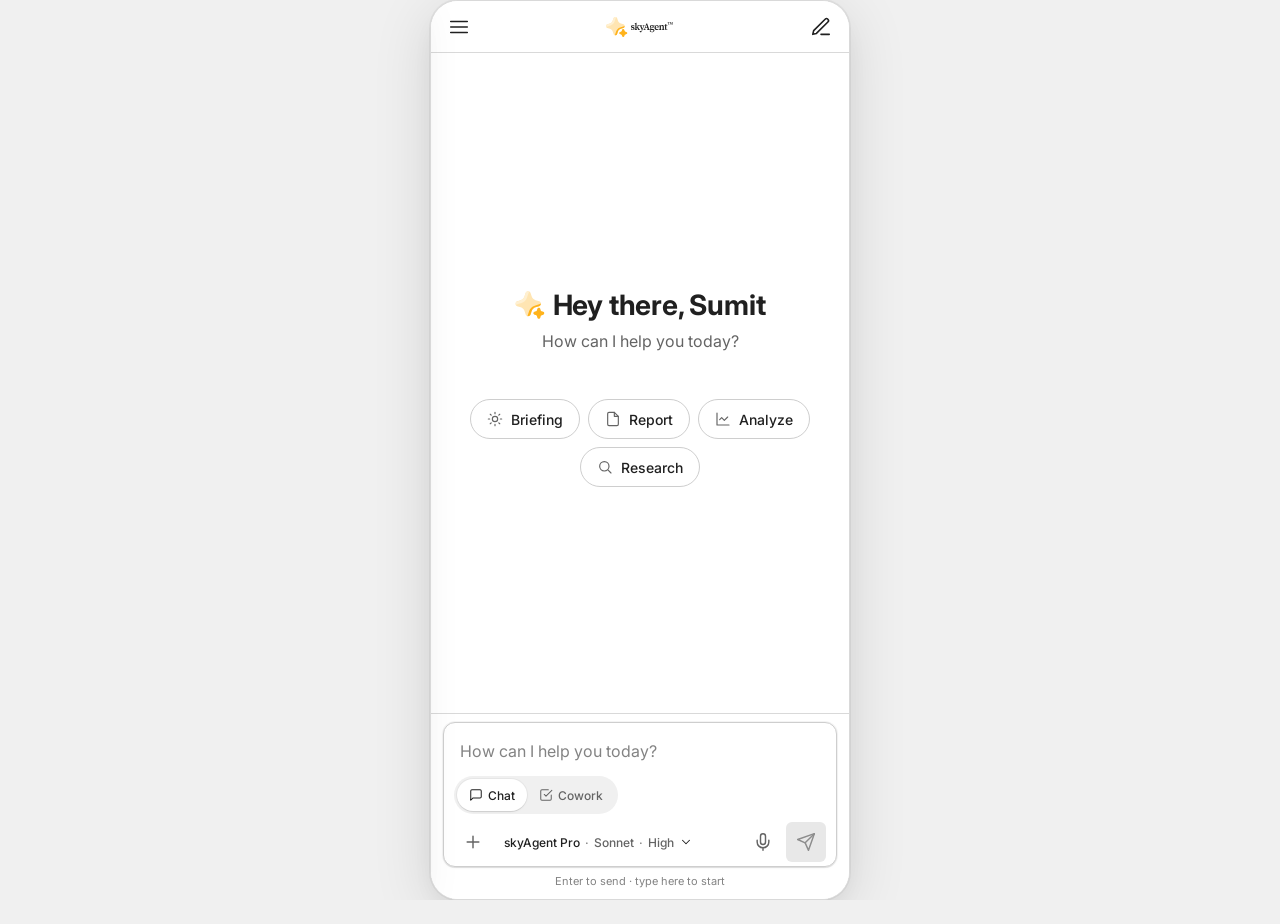
==== mobile.html @ ee2355ef "Add standalone mobile Workspace (mobile.html) Native-app-style phone build of the skyAgent Workspace" ====
<!DOCTYPE html>
<html lang="en" data-theme="light">
<head>
  <meta charset="UTF-8" />
  <meta name="viewport" content="width=device-width, initial-scale=1, viewport-fit=cover" />
  <meta name="theme-color" content="#ffffff" />
  <title>skyAgent — Mobile</title>
  <link rel="preconnect" href="https://fonts.googleapis.com" />
  <link rel="preconnect" href="https://fonts.gstatic.com" crossorigin />
  <link href="https://fonts.googleapis.com/css2?family=Inter:wght@300;400;500;600;700&display=swap" rel="stylesheet" />
  <link rel="stylesheet" href="tokens.css" />
  <style>
    /* ============================================================
       skyAgent — MOBILE (Claude-app-style, Skypoint Radix DS)
       Standalone phone build. Patterns translated for touch:
       rail -> slide-in drawer; popovers -> bottom sheets;
       composer pinned above the fold with safe-area insets.
       ============================================================ */
    * { box-sizing: border-box; }
    html, body { margin: 0; padding: 0; height: 100%; overflow: hidden; }
    body {
      font-family: var(--font-base);
      font-size: var(--fs-2); line-height: var(--lh-2);
      color: var(--fg-high);
      background: var(--color-surface);
      -webkit-font-smoothing: antialiased;
      -webkit-tap-highlight-color: transparent;
      overscroll-behavior-y: none;
    }
    button { font-family: inherit; cursor: pointer; }
    :focus-visible { outline: 2px solid var(--focus-ring); outline-offset: 2px; border-radius: var(--radius-2); }
    @media (prefers-reduced-motion: reduce) { * { transition: none !important; animation: none !important; } }

    /* ---- App shell: phone-framed on desktop, full-bleed on real phones ---- */
    .device {
      position: relative;
      width: 100%; max-width: 420px; margin: 0 auto;
      height: 100dvh; min-height: 100dvh;
      display: flex; flex-direction: column;
      background: var(--color-surface);
      overflow: clip;
    }
    @media (min-width: 480px) {
      body { background: var(--gray-3); display: flex; align-items: center; justify-content: center; padding: var(--space-5) 0; }
      .device { height: min(880px, calc(100dvh - 48px)); border-radius: 28px; box-shadow: var(--shadow-5); border: 1px solid var(--border-subtle); }
    }

    /* ============ TOP APP BAR ============ */
    .m-appbar {
      flex: 0 0 auto;
      display: flex; align-items: center; gap: var(--space-1);
      height: 52px; padding: 0 var(--space-2);
      padding-top: env(safe-area-inset-top);
      height: calc(52px + env(safe-area-inset-top));
      border-bottom: 1px solid var(--border-subtle);
      background: var(--color-surface);
      z-index: 30;
    }
    .m-iconbtn {
      display: inline-flex; align-items: center; justify-content: center;
      width: 40px; height: 40px; border: 0; border-radius: var(--radius-3);
      background: transparent; color: var(--fg-high);
    }
    .m-iconbtn:active { background: var(--gray-3); }
    .m-iconbtn svg { width: 22px; height: 22px; }
    .m-appbar-title { flex: 1; display: flex; align-items: center; justify-content: center; }
    .m-appbar-title .sa-logo { height: 22px; width: auto; color: var(--fg-high); display: block; }

    /* ============ DRAWER (rail -> slide-in) ============ */
    .m-scrim {
      position: absolute; inset: 0; z-index: 40;
      background: var(--color-overlay);
      opacity: 0; visibility: hidden; transition: opacity .22s ease, visibility .22s ease;
    }
    .m-scrim.is-open { opacity: 1; visibility: visible; }
    .m-drawer {
      position: absolute; top: 0; left: 0; bottom: 0; z-index: 50;
      width: 86%; max-width: 340px;
      background: var(--color-surface);
      border-right: 1px solid var(--border-subtle);
      box-shadow: var(--shadow-4);
      transform: translateX(-102%); transition: transform .24s cubic-bezier(.4,0,.2,1);
      display: flex; flex-direction: column;
      padding-top: env(safe-area-inset-top);
    }
    .m-drawer.is-open { transform: translateX(0); }
    .m-drawer-head {
      display: flex; align-items: center; justify-content: space-between;
      padding: var(--space-3) var(--space-4) var(--space-2);
    }
    .m-drawer-head .sa-logo { height: 26px; width: auto; color: var(--fg-high); }
    .m-drawer-body { flex: 1; overflow-y: auto; padding: var(--space-2) var(--space-3) var(--space-4); }
    .m-newchat {
      display: flex; align-items: center; justify-content: center; gap: var(--space-2);
      width: 100%; height: 46px; margin: var(--space-1) 0 var(--space-3);
      border: 0; border-radius: var(--radius-4);
      background: var(--accent-9); color: var(--accent-contrast);
      font-size: var(--fs-2); font-weight: var(--weight-medium);
    }
    .m-newchat:active { background: var(--accent-10); }
    .m-newchat svg { width: 18px; height: 18px; }

    .m-navlink {
      display: flex; align-items: center; gap: var(--space-3);
      width: 100%; min-height: 44px; padding: var(--space-2) var(--space-3);
      border: 0; background: transparent; text-align: left;
      color: var(--fg-high); font-size: var(--fs-2); border-radius: var(--radius-3);
    }
    .m-navlink:active { background: var(--gray-3); }
    .m-navlink svg { width: 20px; height: 20px; color: var(--fg-low); flex: none; }

    .m-search {
      position: relative; margin: var(--space-3) 0 var(--space-2);
    }
    .m-search svg { position: absolute; left: 12px; top: 50%; transform: translateY(-50%); width: 16px; height: 16px; color: var(--fg-subtle); }
    .m-search input {
      width: 100%; height: 42px; padding: 0 var(--space-3) 0 36px;
      border: 1px solid var(--border-ui); border-radius: var(--radius-3);
      background: var(--color-surface); color: var(--fg-high);
      font-family: inherit; font-size: var(--fs-2);
    }
    .m-search input::placeholder { color: var(--fg-subtle); }
    .m-search input:focus { outline: none; border-color: var(--border-strong); }

    .m-group-label {
      font-size: var(--fs-1); color: var(--fg-subtle);
      padding: var(--space-3) var(--space-3) var(--space-1);
      text-transform: none; letter-spacing: .01em;
    }
    .m-recent {
      display: flex; align-items: center; gap: var(--space-2);
      width: 100%; min-height: 42px; padding: var(--space-2) var(--space-3);
      border: 0; background: transparent; text-align: left;
      color: var(--fg-high); font-size: var(--fs-2); border-radius: var(--radius-3);
    }
    .m-recent:active { background: var(--gray-3); }
    .m-recent.is-active { background: var(--row-accent); }
    .m-recent .cr-dot { width: 7px; height: 7px; border-radius: var(--radius-full); background: var(--gray-7); flex: none; }
    .m-recent .cr-dot.is-live { background: var(--accent-9); }
    .m-recent .cr-dot.is-done { background: var(--green-9); }
    .m-recent .cr-title { flex: 1; white-space: nowrap; overflow: hidden; text-overflow: ellipsis; }
    .m-showmore { display: block; width: 100%; text-align: left; padding: var(--space-2) var(--space-3); border: 0; background: transparent; color: var(--fg-low); font-size: var(--fs-1); }
    .m-noresult { display: none; padding: var(--space-4) var(--space-3); color: var(--fg-subtle); font-size: var(--fs-2); }

    .m-drawer-foot {
      flex: 0 0 auto; display: flex; align-items: center; gap: var(--space-2);
      padding: var(--space-3) var(--space-4);
      padding-bottom: calc(var(--space-3) + env(safe-area-inset-bottom));
      border-top: 1px solid var(--border-subtle);
    }
    .m-avatar { width: 34px; height: 34px; border-radius: var(--radius-full); background: var(--accent-9); color: var(--accent-contrast); display: flex; align-items: center; justify-content: center; font-size: var(--fs-1); font-weight: var(--weight-semibold); flex: none; }
    .m-foot-meta { flex: 1; min-width: 0; }
    .m-foot-name { display: block; font-size: var(--fs-2); font-weight: var(--weight-medium); white-space: nowrap; overflow: hidden; text-overflow: ellipsis; }
    .m-foot-plan { display: block; font-size: var(--fs-1); color: var(--fg-low); }

    /* ============ MAIN / CONTENT ============ */
    .m-main { flex: 1; position: relative; display: flex; flex-direction: column; min-height: 0; }
    .m-scroll { flex: 1; overflow-y: auto; -webkit-overflow-scrolling: touch; }

    /* ---- HOME (empty state) ---- */
    .m-home { display: flex; flex-direction: column; min-height: 100%; justify-content: center; padding: var(--space-5) var(--space-4) var(--space-4); }
    .m-home.is-hidden { display: none; }
    .home-greet { display: flex; align-items: center; gap: var(--space-2); justify-content: center; text-align: center; }
    .home-spark { width: 30px; height: 30px; flex: none; }
    .home-title { font-size: var(--fs-7); line-height: var(--lh-7); letter-spacing: var(--ls-7); font-weight: var(--weight-bold); color: var(--fg-high); }
    .home-sub { text-align: center; color: var(--fg-low); font-size: var(--fs-3); margin-top: var(--space-2); }

    /* suggestion pills (chat) */
    .home-pills { display: flex; flex-wrap: wrap; gap: var(--space-2); justify-content: center; margin-top: var(--space-6); }
    .home-pills.is-hidden { display: none; }
    .m-pill {
      display: inline-flex; align-items: center; gap: var(--space-2);
      min-height: 40px; padding: 0 var(--space-4);
      border: 1px solid var(--border-ui); border-radius: var(--radius-full);
      background: var(--color-surface); color: var(--fg-high);
      font-size: var(--fs-2); font-weight: var(--weight-medium);
    }
    .m-pill:active { background: var(--gray-3); }
    .m-pill svg { width: 16px; height: 16px; color: var(--fg-low); }

    /* cowork task cards */
    .cowork-suggest { display: none; flex-direction: column; gap: var(--space-2); margin-top: var(--space-6); }
    .cowork-suggest.is-shown { display: flex; }
    .task-card {
      display: flex; align-items: flex-start; gap: var(--space-3);
      width: 100%; text-align: left; padding: var(--space-3) var(--space-4);
      border: 1px solid var(--border-subtle); border-radius: var(--radius-4);
      background: var(--color-surface); color: var(--fg-high);
    }
    .task-card:active { background: var(--gray-2); border-color: var(--border-ui); }
    .task-card .tc-ic { width: 34px; height: 34px; border-radius: var(--radius-3); background: var(--accent-2); color: var(--accent-11); display: flex; align-items: center; justify-content: center; flex: none; }
    .task-card .tc-ic svg { width: 18px; height: 18px; }
    .task-card > span:last-child { display: flex; flex-direction: column; min-width: 0; }
    .task-card .tc-t { display: block; font-size: var(--fs-2); font-weight: var(--weight-medium); }
    .task-card .tc-d { display: block; font-size: var(--fs-1); color: var(--fg-low); margin-top: 2px; }

    /* ---- THREAD (conversation) ---- */
    .m-thread { display: none; flex-direction: column; gap: var(--space-4); padding: var(--space-4) var(--space-4) var(--space-6); }
    .m-thread.is-shown { display: flex; }
    .user-turn { align-self: flex-end; max-width: 86%; background: var(--accent-2); border: 1px solid var(--accent-4); color: var(--fg-high); padding: var(--space-3) var(--space-4); border-radius: var(--radius-5); border-bottom-right-radius: var(--radius-2); font-size: var(--fs-3); line-height: var(--lh-3); }
    .agent-turn { display: flex; gap: var(--space-3); align-items: flex-start; max-width: 100%; }
    .agent-av { width: 28px; height: 28px; flex: none; }
    .agent-av svg { width: 28px; height: 28px; }
    .agent-body { flex: 1; min-width: 0; }
    .agent-body p { margin: 0 0 var(--space-3); font-size: var(--fs-3); line-height: var(--lh-3); }
    .agent-body p:last-child { margin-bottom: 0; }
    .agent-body h3 { font-size: var(--fs-4); line-height: var(--lh-4); margin: var(--space-3) 0 var(--space-2); font-weight: var(--weight-semibold); }
    .agent-body strong { font-weight: var(--weight-semibold); }
    .agent-meta { font-size: var(--fs-1); color: var(--fg-subtle); margin-bottom: var(--space-2); display: flex; align-items: center; gap: var(--space-2); }

    /* thinking + streaming caret */
    .m-thinking { display: inline-flex; align-items: center; gap: var(--space-2); color: var(--fg-low); font-size: var(--fs-2); }
    .m-dots { display: inline-flex; gap: 3px; }
    .m-dots i { width: 5px; height: 5px; border-radius: 50%; background: var(--gray-8); animation: mdot 1.1s infinite ease-in-out; }
    .m-dots i:nth-child(2) { animation-delay: .15s; }
    .m-dots i:nth-child(3) { animation-delay: .3s; }
    @keyframes mdot { 0%,80%,100% { opacity: .3; transform: translateY(0); } 40% { opacity: 1; transform: translateY(-2px); } }
    .caret::after { content: "▍"; color: var(--accent-9); margin-left: 1px; animation: blink 1s steps(1) infinite; }
    @keyframes blink { 50% { opacity: 0; } }

    /* feedback row */
    .fb-row { display: flex; align-items: center; gap: var(--space-1); margin-top: var(--space-3); }
    .fb-btn { display: inline-flex; align-items: center; justify-content: center; width: 34px; height: 34px; border: 0; border-radius: var(--radius-3); background: transparent; color: var(--fg-low); }
    .fb-btn:active { background: var(--gray-3); }
    .fb-btn svg { width: 16px; height: 16px; }
    .fb-btn.is-ok { color: var(--green-11); }
    .model-tag { margin-left: auto; font-size: var(--fs-1); color: var(--fg-subtle); }

    /* run (cowork) */
    .run-card { border: 1px solid var(--border-subtle); border-radius: var(--radius-4); overflow: hidden; }
    .run-head { display: flex; align-items: center; gap: var(--space-2); padding: var(--space-3) var(--space-4); border-bottom: 1px solid var(--border-subtle); }
    .run-head .agent-av svg { width: 22px; height: 22px; }
    .rh-title { flex: 1; font-size: var(--fs-2); font-weight: var(--weight-medium); white-space: nowrap; overflow: hidden; text-overflow: ellipsis; }
    .run-steps { padding: var(--space-2) var(--space-4) var(--space-3); display: flex; flex-direction: column; gap: 2px; }
    .run-step { display: flex; align-items: center; gap: var(--space-3); padding: var(--space-2) 0; font-size: var(--fs-2); color: var(--fg-low); }
    .run-step .rs-ic { width: 18px; height: 18px; flex: none; display: flex; align-items: center; justify-content: center; }
    .run-step .rs-ic svg { width: 16px; height: 16px; }
    .run-step.is-active { color: var(--fg-high); }
    .run-step.is-done { color: var(--fg-high); }
    .run-step.is-done .rs-ic { color: var(--green-9); }
    .spinner { width: 15px; height: 15px; border: 2px solid var(--gray-5); border-top-color: var(--accent-9); border-radius: 50%; animation: spin .7s linear infinite; }
    @keyframes spin { to { transform: rotate(360deg); } }
    .run-progress { height: 4px; background: var(--gray-4); border-radius: var(--radius-full); overflow: hidden; margin-top: var(--space-1); }
    .run-progress > i { display: block; height: 100%; width: 0; background: var(--accent-9); transition: width .4s ease; }
    .run-foot { display: flex; align-items: center; gap: var(--space-2); padding: var(--space-2) var(--space-4) var(--space-3); font-size: var(--fs-1); color: var(--fg-subtle); }

    /* result artifact card */
    .art-card { display: flex; align-items: center; gap: var(--space-3); margin-top: var(--space-3); padding: var(--space-3) var(--space-4); border: 1px solid var(--border-subtle); border-radius: var(--radius-4); background: var(--gray-1); }
    .art-card .ac-ic { width: 34px; height: 34px; border-radius: var(--radius-3); background: var(--accent-2); color: var(--accent-11); display: flex; align-items: center; justify-content: center; flex: none; }
    .art-card .ac-ic svg { width: 18px; height: 18px; }
    .art-card .ac-meta { flex: 1; min-width: 0; display: flex; flex-direction: column; }
    .art-card .ac-t { display: block; font-size: var(--fs-2); font-weight: var(--weight-medium); }
    .art-card .ac-s { display: block; font-size: var(--fs-1); color: var(--fg-low); }
    .art-open { border: 1px solid var(--border-ui); background: var(--color-surface); color: var(--fg-high); height: 34px; padding: 0 var(--space-3); border-radius: var(--radius-3); font-size: var(--fs-1); font-weight: var(--weight-medium); }

    /* ---- rich content (tables, badges) reused in agent turns ---- */
    .table-wrap { overflow-x: auto; margin: var(--space-2) 0 var(--space-3); border: 1px solid var(--border-subtle); border-radius: var(--radius-3); -webkit-overflow-scrolling: touch; }
    table.table { width: 100%; border-collapse: collapse; font-size: var(--fs-1); }
    table.table th, table.table td { text-align: left; padding: var(--space-2) var(--space-3); border-bottom: 1px solid var(--border-subtle); white-space: nowrap; }
    table.table thead th { background: var(--gray-2); color: var(--fg-low); font-weight: var(--weight-medium); }
    table.table tbody tr:last-child td { border-bottom: 0; }
    table.table td.cell-strong { font-weight: var(--weight-medium); color: var(--fg-high); white-space: normal; }
    .badge { display: inline-flex; align-items: center; padding: 2px var(--space-2); border-radius: var(--radius-full); font-size: 11px; font-weight: var(--weight-medium); line-height: 1.4; }
    .badge.is-danger { background: var(--danger-bg); color: var(--danger-text); }
    .badge.is-warning { background: var(--warning-bg); color: var(--warning-text); }
    .badge.is-success { background: var(--success-bg); color: var(--success-text); }

    /* ============ COMPOSER (sticky bottom) ============ */
    .m-composer {
      flex: 0 0 auto;
      border-top: 1px solid var(--border-subtle);
      background: var(--color-surface);
      padding: var(--space-2) var(--space-3);
      padding-bottom: calc(var(--space-2) + env(safe-area-inset-bottom));
    }
    .composer-box {
      border: 1px solid var(--border-ui); border-radius: var(--radius-5);
      background: var(--color-surface);
      box-shadow: var(--shadow-2);
      padding: var(--space-2) var(--space-2) var(--space-1);
    }
    .composer-box:focus-within { border-color: var(--border-strong); }
    .composer-input {
      width: 100%; border: 0; outline: none; resize: none;
      background: transparent; color: var(--fg-high);
      font-family: inherit; font-size: var(--fs-3); line-height: var(--lh-3);
      padding: var(--space-2) var(--space-2) var(--space-1);
      max-height: 140px; min-height: 24px;
    }
    .composer-input::placeholder { color: var(--fg-subtle); }
    .composer-top { display: flex; align-items: center; gap: var(--space-2); padding: var(--space-1) 2px; }
    .composer-actions { display: flex; align-items: center; gap: var(--space-1); padding: var(--space-1) 2px 0; }
    .ca-icon { display: inline-flex; align-items: center; justify-content: center; width: 38px; height: 38px; border: 0; border-radius: var(--radius-3); background: transparent; color: var(--fg-low); flex: none; }
    .ca-icon:active { background: var(--gray-3); }
    .ca-icon svg { width: 20px; height: 20px; }
    .ca-spacer { flex: 1; }

    /* mode toggle (segmented, neutral-active — one-pattern-per-role) */
    .composer-modes { display: inline-flex; background: var(--gray-3); border-radius: var(--radius-full); padding: 3px; }
    .cmode { display: inline-flex; align-items: center; gap: 5px; height: 32px; padding: 0 var(--space-3); border: 0; background: transparent; color: var(--fg-low); font-size: var(--fs-1); font-weight: var(--weight-medium); border-radius: var(--radius-full); }
    .cmode svg { width: 14px; height: 14px; }
    .cmode.is-active { background: var(--color-surface); color: var(--fg-high); box-shadow: var(--shadow-2); }

    /* model chip -> opens bottom sheet */
    .model-chip { display: inline-flex; align-items: center; gap: 5px; height: 34px; padding: 0 var(--space-2); border: 0; border-radius: var(--radius-3); background: transparent; color: var(--fg-high); font-size: var(--fs-1); font-weight: var(--weight-medium); flex: 0 1 auto; min-width: 0; }
    .model-chip:active { background: var(--gray-3); }
    .model-chip .mdl { white-space: nowrap; overflow: hidden; text-overflow: ellipsis; }
    .model-chip .mdl-model, .model-chip .eff { color: var(--fg-low); }
    .model-chip .mdl-model::before, .model-chip .eff::before { content: "·"; margin-right: 5px; color: var(--fg-subtle); }
    .model-chip svg { width: 14px; height: 14px; flex: none; }

    .btn-send { display: inline-flex; align-items: center; justify-content: center; width: 40px; height: 40px; border: 0; border-radius: var(--radius-3); background: var(--accent-9); color: var(--accent-contrast); flex: none; }
    .btn-send:disabled { background: var(--gray-4); color: var(--gray-9); }
    .btn-send:not(:disabled):active { background: var(--accent-10); }
    .btn-send svg { width: 20px; height: 20px; }
    .btn-stop { background: var(--gray-12); color: var(--gray-1); }

    /* cowork row (project + approval chips) */
    .composer-cowork { display: none; align-items: center; gap: var(--space-1); padding: var(--space-2) 2px 0; flex-wrap: wrap; }
    .composer-cowork.is-shown { display: flex; }
    .cw-chip { display: inline-flex; align-items: center; gap: 5px; height: 32px; padding: 0 var(--space-3); border: 1px solid var(--border-ui); border-radius: var(--radius-full); background: var(--color-surface); color: var(--fg-high); font-size: var(--fs-1); font-weight: var(--weight-medium); }
    .cw-chip:active { background: var(--gray-3); }
    .cw-chip svg { width: 14px; height: 14px; color: var(--fg-low); }
    .usage-note { margin-left: auto; font-size: 11px; color: var(--fg-subtle); }
    .composer-hint { text-align: center; font-size: 11px; color: var(--fg-subtle); padding: var(--space-1) 0 0; }

    /* ============ BOTTOM SHEET ============ */
    .m-sheet-scrim { position: absolute; inset: 0; z-index: 60; background: var(--color-overlay); opacity: 0; visibility: hidden; transition: opacity .2s ease, visibility .2s ease; }
    .m-sheet-scrim.is-open { opacity: 1; visibility: visible; }
    .m-sheet {
      position: absolute; left: 0; right: 0; bottom: 0; z-index: 70;
      background: var(--color-surface);
      border-radius: 18px 18px 0 0;
      box-shadow: var(--shadow-5);
      transform: translateY(102%); visibility: hidden;
      transition: transform .26s cubic-bezier(.4,0,.2,1), visibility .26s ease;
      max-height: 82%; display: flex; flex-direction: column;
      padding-bottom: calc(var(--space-3) + env(safe-area-inset-bottom));
    }
    .m-sheet.is-open { transform: translateY(0); visibility: visible; }
    .sheet-grip { width: 36px; height: 4px; border-radius: var(--radius-full); background: var(--gray-6); margin: var(--space-3) auto var(--space-1); flex: none; }
    .sheet-title { padding: var(--space-2) var(--space-4) var(--space-1); font-size: var(--fs-1); color: var(--fg-subtle); }
    .sheet-body { overflow-y: auto; padding: var(--space-1) var(--space-2) var(--space-2); }

    .sheet-item {
      display: flex; align-items: center; gap: var(--space-3);
      width: 100%; min-height: 52px; padding: var(--space-2) var(--space-3);
      border: 0; background: transparent; text-align: left;
      color: var(--fg-high); border-radius: var(--radius-3);
    }
    .sheet-item:active { background: var(--gray-3); }
    .si-ic { width: 24px; height: 24px; flex: none; display: flex; align-items: center; justify-content: center; color: var(--fg-low); }
    .si-ic svg { width: 20px; height: 20px; }
    .si-body { flex: 1; min-width: 0; display: flex; flex-direction: column; }
    .si-title { display: block; font-size: var(--fs-3); font-weight: var(--weight-regular); }
    .si-sub { display: block; font-size: var(--fs-1); color: var(--fg-low); margin-top: 1px; }
    .si-check { color: var(--accent-11); flex: none; opacity: 0; }
    .si-check svg { width: 20px; height: 20px; }
    .sheet-item.is-selected .si-check { opacity: 1; }

    /* toast */
    .m-toast { position: absolute; left: 50%; bottom: calc(96px + env(safe-area-inset-bottom)); transform: translateX(-50%) translateY(8px); z-index: 90; background: var(--gray-12); color: var(--gray-1); font-size: var(--fs-1); padding: var(--space-2) var(--space-4); border-radius: var(--radius-full); box-shadow: var(--shadow-4); opacity: 0; visibility: hidden; transition: opacity .2s ease, transform .2s ease, visibility .2s ease; white-space: nowrap; }
    .m-toast.is-open { opacity: 1; visibility: visible; transform: translateX(-50%) translateY(0); }

    .visually-hidden { position: absolute; width: 1px; height: 1px; overflow: hidden; clip: rect(0 0 0 0); }
  </style>
</head>
<body>
  <!-- skyAgent logo sprite -->
  <svg width="0" height="0" style="position:absolute" aria-hidden="true" focusable="false">
    <symbol id="sa-mark" viewBox="0 0 82 84">
      <path d="M65.7432 80.3531C64.8637 80.3522 64.0062 80.0786 63.2886 79.5701C62.571 79.0616 62.0286 78.3431 61.736 77.5136L60.4651 73.6081C60.213 72.8425 59.7855 72.1464 59.2168 71.5753C58.6481 71.0042 57.9539 70.5739 57.1895 70.3187L53.3636 69.0736C52.5249 68.7929 51.7949 68.2571 51.2754 67.5412C50.7559 66.8254 50.4729 65.9651 50.466 65.0805C50.459 64.1959 50.7284 63.3313 51.2365 62.6073C51.7446 61.8833 52.4661 61.3361 53.3003 61.0421L57.2113 59.7709C57.9559 59.5052 58.63 59.0729 59.1822 58.507C59.7344 57.9411 60.15 57.2565 60.3974 56.5054L61.6465 52.6677C61.857 52.0391 62.2117 51.4685 62.6822 51.0015C63.1527 50.5345 63.726 50.1842 64.3561 49.9785C64.9862 49.7728 65.6556 49.7174 66.311 49.8169C66.9663 49.9163 67.5892 50.1678 68.13 50.5512C68.8476 51.0568 69.3896 51.7738 69.6804 52.6022L70.9514 56.5098C71.2061 57.2725 71.6347 57.9655 72.2031 58.5341C72.7716 59.1027 73.4645 59.5314 74.227 59.7862L78.0638 61.029C78.9487 61.3088 79.7188 61.8683 80.2584 62.6235C80.638 63.1598 80.8881 63.7767 80.9889 64.4259C81.0898 65.0752 81.0388 65.7389 80.8398 66.3651C80.6409 66.9912 80.2995 67.5627 79.8424 68.0346C79.3854 68.5065 78.8251 68.8659 78.2057 69.0846L74.2968 70.3558C73.5362 70.6109 72.8449 71.0385 72.2769 71.6052C71.7092 72.1775 71.2804 72.8724 71.0234 73.6365L69.7809 77.459C69.4984 78.3037 68.9576 79.0382 68.235 79.5587C67.5124 80.0792 66.6446 80.3594 65.7541 80.3597L65.7432 80.3531Z" fill="#FFB31C"/>
      <path d="M31.5905 72.2391C32.8344 73.0981 34.3208 73.5596 35.8447 73.56C37.3611 73.5649 38.8417 73.111 40.0825 72.2608C41.1987 71.4864 42.0738 70.426 42.6109 69.1968L46.0188 59.0581C46.8518 56.6142 48.2575 54.3935 50.1242 52.5723C51.9908 50.7512 54.2669 49.3798 56.7719 48.567L66.7832 45.3847C68.2199 44.8904 69.464 43.9734 70.3439 42.7602C71.2239 41.5471 71.6965 40.0974 71.6965 38.6112C71.6965 37.1249 71.2239 35.6753 70.3439 34.4621C69.464 33.2489 68.2199 32.332 66.7832 31.8377L56.5816 28.6285C54.0817 27.8116 51.8094 26.4416 49.9423 24.6257C48.0829 22.8115 46.6796 20.6017 45.8423 18.1696L42.5916 8.40753C42.0856 7.00558 41.1451 5.7919 39.9006 4.9347C38.6506 4.09182 37.1671 3.64034 35.6476 3.64034C34.1281 3.64034 32.6446 4.09182 31.3946 4.9347C30.1276 5.8099 29.1754 7.05233 28.6733 8.48554L25.3839 18.3499C24.5563 20.6982 23.2007 22.8361 21.4163 24.6069C19.5927 26.4114 17.3696 27.7844 14.9176 28.6204L4.91725 31.7893C3.8437 32.1587 2.87255 32.766 2.08009 33.5634C1.28762 34.3607 0.695405 35.3265 0.349954 36.3848C0.00450268 37.443 -0.0847796 38.5651 0.0891177 39.6627C0.263016 40.7603 0.695359 41.8036 1.35219 42.7108C2.25081 43.9477 3.52627 44.8768 4.99721 45.3658L14.89 48.4997C17.396 49.3187 19.6726 50.6945 21.5404 52.5186C22.0402 53.0095 22.5089 53.5296 22.9438 54.0762C24.1275 55.5609 25.0423 57.2322 25.6486 59.0177L28.8994 68.7637C29.4064 70.1659 30.3466 71.3801 31.5905 72.2391Z" fill="#FFE5B2"/>
      <path d="M35.6424 3.72399C36.9831 3.72399 38.2961 4.0759 39.4451 4.73766C38.4005 5.76997 37.599 7.00602 37.1023 8.36559L32.3621 22.0013C31.1694 25.2472 29.2156 28.2021 26.6443 30.6498C24.0163 33.1441 20.8126 35.042 17.2791 36.1976L2.86794 40.5785C2.08666 40.8364 1.34299 41.178 0.651145 41.5951C0.379949 41.0073 0.188285 40.3856 0.0866915 39.7445C-0.0871955 38.6469 0.0020024 37.5244 0.347434 36.4662C0.692826 35.4083 1.28482 34.443 2.07693 33.6459C2.86925 32.8487 3.84051 32.2409 4.91384 31.8714L14.9138 28.7025C17.3657 27.8665 19.5894 26.4943 21.4129 24.6898C23.197 22.9191 24.5521 20.781 25.3797 18.433L28.6687 8.56871C29.1708 7.1357 30.1235 5.894 31.3904 5.01891C32.6402 4.17616 34.1231 3.72408 35.6424 3.72399Z" fill="#FFF0D1"/>
      <path d="M71.3413 37.7514C71.3835 38.0626 71.4058 38.3774 71.4058 38.6938C71.4057 40.1799 70.9331 41.6292 70.0532 42.8423C69.1733 44.0553 67.9292 44.972 66.4927 45.4663L56.4819 48.6489C53.9774 49.4616 51.7018 50.833 49.8354 52.6538C47.969 54.4748 46.563 56.6954 45.73 59.1391L42.3218 69.2778C41.7847 70.5066 40.9103 71.5671 39.7944 72.3413C38.5536 73.1915 37.0724 73.645 35.5562 73.6401C34.9412 73.6399 34.3329 73.5627 33.7437 73.4165L38.6187 58.9106C39.8192 55.3888 41.8457 52.1884 44.5356 49.5639C47.2256 46.9397 50.5061 44.9637 54.1157 43.7924L68.5425 39.2065C69.551 38.8595 70.493 38.3665 71.3413 37.7514Z" fill="#FFB31C"/>
    </symbol>
    <symbol id="sa-wordmark" viewBox="0 0 256 84">
      <path d="M65.7432 80.3531C64.8637 80.3522 64.0062 80.0786 63.2886 79.5701C62.571 79.0616 62.0286 78.3431 61.736 77.5136L60.4651 73.6081C60.213 72.8425 59.7855 72.1464 59.2168 71.5753C58.6481 71.0042 57.9539 70.5739 57.1895 70.3187L53.3636 69.0736C52.5249 68.7929 51.7949 68.2571 51.2754 67.5412C50.7559 66.8254 50.4729 65.9651 50.466 65.0805C50.459 64.1959 50.7284 63.3313 51.2365 62.6073C51.7446 61.8833 52.4661 61.3361 53.3003 61.0421L57.2113 59.7709C57.9559 59.5052 58.63 59.0729 59.1822 58.507C59.7344 57.9411 60.15 57.2565 60.3974 56.5054L61.6465 52.6677C61.857 52.0391 62.2117 51.4685 62.6822 51.0015C63.1527 50.5345 63.726 50.1842 64.3561 49.9785C64.9862 49.7728 65.6556 49.7174 66.311 49.8169C66.9663 49.9163 67.5892 50.1678 68.13 50.5512C68.8476 51.0568 69.3896 51.7738 69.6804 52.6022L70.9514 56.5098C71.2061 57.2725 71.6347 57.9655 72.2031 58.5341C72.7716 59.1027 73.4645 59.5314 74.227 59.7862L78.0638 61.029C78.9487 61.3088 79.7188 61.8683 80.2584 62.6235C80.638 63.1598 80.8881 63.7767 80.9889 64.4259C81.0898 65.0752 81.0388 65.7389 80.8398 66.3651C80.6409 66.9912 80.2995 67.5627 79.8424 68.0346C79.3854 68.5065 78.8251 68.8659 78.2057 69.0846L74.2968 70.3558C73.5362 70.6109 72.8449 71.0385 72.2769 71.6052C71.7092 72.1775 71.2804 72.8724 71.0234 73.6365L69.7809 77.459C69.4984 78.3037 68.9576 79.0382 68.235 79.5587C67.5124 80.0792 66.6446 80.3594 65.7541 80.3597L65.7432 80.3531Z" fill="#FFB31C"/>
      <path d="M31.5905 72.2391C32.8344 73.0981 34.3208 73.5596 35.8447 73.56C37.3611 73.5649 38.8417 73.111 40.0825 72.2608C41.1987 71.4864 42.0738 70.426 42.6109 69.1968L46.0188 59.0581C46.8518 56.6142 48.2575 54.3935 50.1242 52.5723C51.9908 50.7512 54.2669 49.3798 56.7719 48.567L66.7832 45.3847C68.2199 44.8904 69.464 43.9734 70.3439 42.7602C71.2239 41.5471 71.6965 40.0974 71.6965 38.6112C71.6965 37.1249 71.2239 35.6753 70.3439 34.4621C69.464 33.2489 68.2199 32.332 66.7832 31.8377L56.5816 28.6285C54.0817 27.8116 51.8094 26.4416 49.9423 24.6257C48.0829 22.8115 46.6796 20.6017 45.8423 18.1696L42.5916 8.40753C42.0856 7.00558 41.1451 5.7919 39.9006 4.9347C38.6506 4.09182 37.1671 3.64034 35.6476 3.64034C34.1281 3.64034 32.6446 4.09182 31.3946 4.9347C30.1276 5.8099 29.1754 7.05233 28.6733 8.48554L25.3839 18.3499C24.5563 20.6982 23.2007 22.8361 21.4163 24.6069C19.5927 26.4114 17.3696 27.7844 14.9176 28.6204L4.91725 31.7893C3.8437 32.1587 2.87255 32.766 2.08009 33.5634C1.28762 34.3607 0.695405 35.3265 0.349954 36.3848C0.00450268 37.443 -0.0847796 38.5651 0.0891177 39.6627C0.263016 40.7603 0.695359 41.8036 1.35219 42.7108C2.25081 43.9477 3.52627 44.8768 4.99721 45.3658L14.89 48.4997C17.396 49.3187 19.6726 50.6945 21.5404 52.5186C22.0402 53.0095 22.5089 53.5296 22.9438 54.0762C24.1275 55.5609 25.0423 57.2322 25.6486 59.0177L28.8994 68.7637C29.4064 70.1659 30.3466 71.3801 31.5905 72.2391Z" fill="#FFE5B2"/>
      <path d="M35.6424 3.72399C36.9831 3.72399 38.2961 4.0759 39.4451 4.73766C38.4005 5.76997 37.599 7.00602 37.1023 8.36559L32.3621 22.0013C31.1694 25.2472 29.2156 28.2021 26.6443 30.6498C24.0163 33.1441 20.8126 35.042 17.2791 36.1976L2.86794 40.5785C2.08666 40.8364 1.34299 41.178 0.651145 41.5951C0.379949 41.0073 0.188285 40.3856 0.0866915 39.7445C-0.0871955 38.6469 0.0020024 37.5244 0.347434 36.4662C0.692826 35.4083 1.28482 34.443 2.07693 33.6459C2.86925 32.8487 3.84051 32.2409 4.91384 31.8714L14.9138 28.7025C17.3657 27.8665 19.5894 26.4943 21.4129 24.6898C23.197 22.9191 24.5521 20.781 25.3797 18.433L28.6687 8.56871C29.1708 7.1357 30.1235 5.894 31.3904 5.01891C32.6402 4.17616 34.1231 3.72408 35.6424 3.72399Z" fill="#FFF0D1"/>
      <path d="M71.3413 37.7514C71.3835 38.0626 71.4058 38.3774 71.4058 38.6938C71.4057 40.1799 70.9331 41.6292 70.0532 42.8423C69.1733 44.0553 67.9292 44.972 66.4927 45.4663L56.4819 48.6489C53.9774 49.4616 51.7018 50.833 49.8354 52.6538C47.969 54.4748 46.563 56.6954 45.73 59.1391L42.3218 69.2778C41.7847 70.5066 40.9103 71.5671 39.7944 72.3413C38.5536 73.1915 37.0724 73.645 35.5562 73.6401C34.9412 73.6399 34.3329 73.5627 33.7437 73.4165L38.6187 58.9106C39.8192 55.3888 41.8457 52.1884 44.5356 49.5639C47.2256 46.9397 50.5061 44.9637 54.1157 43.7924L68.5425 39.2065C69.551 38.8595 70.493 38.3665 71.3413 37.7514Z" fill="#FFB31C"/>
      <path d="M101.474 53.518C100.339 53.518 99.291 53.3823 98.329 53.111C97.3917 52.8643 96.4543 52.482 95.517 51.964L95.48 47.672H97.959L98.625 51.113C99.513 51.483 100.475 51.668 101.511 51.668C102.769 51.668 103.706 51.446 104.323 51.002C104.94 50.558 105.248 49.9413 105.248 49.152C105.248 48.4613 105.001 47.9063 104.508 47.487C104.015 47.043 103.176 46.6237 101.992 46.229L100.142 45.6C98.7607 45.156 97.663 44.5023 96.849 43.639C96.0597 42.7757 95.665 41.6903 95.665 40.383C95.665 39.347 95.9363 38.4097 96.479 37.571C97.0217 36.7077 97.811 36.0293 98.847 35.536C99.9077 35.018 101.19 34.759 102.695 34.759C103.756 34.759 104.718 34.8947 105.581 35.166C106.469 35.4127 107.345 35.7827 108.208 36.276L108.023 40.161H105.581L104.915 37.053C104.224 36.757 103.46 36.609 102.621 36.609C101.634 36.609 100.87 36.8187 100.327 37.238C99.7843 37.6573 99.513 38.2247 99.513 38.94C99.513 39.606 99.735 40.1487 100.179 40.568C100.648 40.9627 101.511 41.3697 102.769 41.789L104.249 42.233C106.05 42.8497 107.332 43.6143 108.097 44.527C108.862 45.4397 109.244 46.5373 109.244 47.82C109.244 49.4727 108.566 50.8417 107.209 51.927C105.877 52.9877 103.965 53.518 101.474 53.518ZM109.417 53V51.483L111.933 51.002C111.957 50.0647 111.97 49.078 111.97 48.042C111.994 47.006 112.007 46.0687 112.007 45.23V29.357L109.306 28.987V27.544L116.04 25.879L116.595 26.212L116.447 31.429V43.602L122.589 37.386L119.814 36.831L119.851 35.277H128.583V36.831L125.216 37.312L121.479 40.938L127.177 50.965L129.582 51.483V53H123.329L118.371 43.972L116.447 45.859C116.447 46.6977 116.447 47.5733 116.447 48.486C116.471 49.374 116.496 50.225 116.521 51.039L119 51.483V53H109.417ZM140.321 36.757V35.277H147.425V36.757L145.353 37.164L139.026 53.666C137.966 56.5027 136.893 58.5993 135.807 59.956C134.722 61.3127 133.378 61.991 131.774 61.991C130.812 61.991 129.974 61.7443 129.258 61.251C128.568 60.7577 128.198 60.141 128.148 59.401C128.296 58.735 128.629 58.2293 129.147 57.884C129.69 57.5633 130.282 57.403 130.923 57.403C131.417 57.403 131.898 57.5017 132.366 57.699C132.86 57.921 133.353 58.3403 133.846 58.957L134.068 59.253C134.734 58.6117 135.314 57.8717 135.807 57.033C136.301 56.219 136.708 55.3433 137.028 54.406L137.102 54.184L130.072 37.053L128.185 36.757V35.277H137.879V36.757L134.956 37.164L139.1 48.486L143.133 37.201L140.321 36.757ZM154.137 33.242L150.733 43.491H157.504L154.137 33.242ZM143.296 53V51.261L146.33 50.817L154.063 28.321H157.097L164.83 51.002L167.346 51.298V53H156.653V51.298L159.909 50.891L158.133 45.415H150.067L148.291 50.78L151.51 51.261V53H143.296ZM175.08 45.156C176.116 45.156 176.905 44.749 177.448 43.935C177.991 43.121 178.262 42.0357 178.262 40.679C178.262 39.3717 177.991 38.3357 177.448 37.571C176.93 36.7817 176.178 36.387 175.191 36.387C174.204 36.387 173.427 36.794 172.86 37.608C172.317 38.3973 172.046 39.458 172.046 40.79C172.046 42.122 172.305 43.1827 172.823 43.972C173.341 44.7613 174.093 45.156 175.08 45.156ZM170.418 56.441C170.418 57.5757 170.837 58.402 171.676 58.92C172.515 59.438 173.711 59.697 175.265 59.697C177.214 59.697 178.681 59.3763 179.668 58.735C180.679 58.0937 181.185 57.3167 181.185 56.404C181.185 55.7133 180.938 55.1213 180.445 54.628C179.976 54.1347 179.15 53.888 177.966 53.888H173.859C172.946 53.888 172.132 53.814 171.417 53.666C170.751 54.554 170.418 55.479 170.418 56.441ZM175.154 46.784C174.044 46.784 173.02 46.6483 172.083 46.377C171.614 47.0183 171.38 47.6967 171.38 48.412C171.38 48.8807 171.528 49.2507 171.824 49.522C172.145 49.7933 172.712 49.929 173.526 49.929H178.151C180.568 49.929 182.295 50.3853 183.331 51.298C184.367 52.2107 184.885 53.444 184.885 54.998C184.885 56.1573 184.503 57.2427 183.738 58.254C182.998 59.2653 181.888 60.0793 180.408 60.696C178.953 61.3127 177.127 61.621 174.932 61.621C173.033 61.621 171.503 61.4237 170.344 61.029C169.209 60.6343 168.383 60.104 167.865 59.438C167.372 58.772 167.125 58.032 167.125 57.218C167.125 56.4287 167.384 55.701 167.902 55.035C168.42 54.3937 169.271 53.7893 170.455 53.222C169.69 52.9507 169.123 52.5683 168.753 52.075C168.383 51.557 168.198 50.965 168.198 50.299C168.198 49.5837 168.408 48.8807 168.827 48.19C169.271 47.4747 169.949 46.6977 170.862 45.859C168.913 44.8723 167.939 43.1827 167.939 40.79C167.939 38.9647 168.58 37.5093 169.863 36.424C171.146 35.314 172.909 34.759 175.154 34.759C177.399 34.759 179.15 35.277 180.408 36.313L184.589 34.722L185.144 35.092V37.682H181.555C182.073 38.5207 182.332 39.5567 182.332 40.79C182.332 42.5907 181.703 44.046 180.445 45.156C179.187 46.2413 177.423 46.784 175.154 46.784ZM193.898 36.535C193.306 36.535 192.714 36.7323 192.122 37.127C191.555 37.497 191.062 38.1137 190.642 38.977C190.248 39.8403 190.001 41.012 189.902 42.492H194.971C195.859 42.492 196.451 42.307 196.747 41.937C197.043 41.567 197.191 41.049 197.191 40.383C197.191 39.2483 196.871 38.3233 196.229 37.608C195.588 36.8927 194.811 36.535 193.898 36.535ZM193.898 53.518C192.172 53.518 190.655 53.148 189.347 52.408C188.04 51.668 187.016 50.6073 186.276 49.226C185.536 47.82 185.166 46.155 185.166 44.231C185.166 42.2577 185.586 40.568 186.424 39.162C187.288 37.7313 188.398 36.646 189.754 35.906C191.136 35.1413 192.603 34.759 194.157 34.759C195.613 34.759 196.883 35.0673 197.968 35.684C199.054 36.3007 199.892 37.164 200.484 38.274C201.101 39.384 201.409 40.6913 201.409 42.196C201.409 42.9853 201.335 43.6637 201.187 44.231H189.865C189.964 46.3523 190.519 47.9433 191.53 49.004C192.566 50.0647 193.861 50.595 195.415 50.595C196.501 50.595 197.413 50.3853 198.153 49.966C198.918 49.522 199.609 48.9547 200.225 48.264L201.298 49.226C200.583 50.5827 199.596 51.6433 198.338 52.408C197.105 53.148 195.625 53.518 193.898 53.518ZM202.617 53V51.483L205.022 51.002C205.047 50.0893 205.059 49.1027 205.059 48.042C205.059 46.9567 205.059 46.0193 205.059 45.23V43.269C205.059 42.2577 205.047 41.456 205.022 40.864C205.022 40.2473 204.998 39.569 204.948 38.829L202.358 38.496V37.09L208.537 34.759L209.129 35.129L209.388 37.978C211.288 35.832 213.384 34.759 215.678 34.759C217.282 34.759 218.515 35.2893 219.378 36.35C220.266 37.4107 220.71 39.088 220.71 41.382V45.23C220.71 46.0687 220.71 47.0183 220.71 48.079C220.71 49.1397 220.723 50.1263 220.747 51.039L223.004 51.483V53H213.865V51.483L216.233 51.002C216.258 50.0893 216.27 49.115 216.27 48.079C216.27 47.0183 216.27 46.0687 216.27 45.23V41.715C216.27 40.2597 216.073 39.2607 215.678 38.718C215.284 38.1507 214.618 37.867 213.68 37.867C212.373 37.867 210.992 38.4713 209.536 39.68V45.23C209.536 46.044 209.536 46.9813 209.536 48.042C209.536 49.1027 209.549 50.1017 209.573 51.039L211.756 51.483V53H202.617ZM230.125 53.518C228.645 53.518 227.485 53.148 226.647 52.408C225.808 51.668 225.389 50.484 225.389 48.856C225.389 48.2887 225.389 47.7583 225.389 47.265C225.413 46.747 225.426 46.1303 225.426 45.415V37.534H222.688V35.61L225.685 35.24L227.091 30.171H230.088L229.94 35.277H234.38V37.534H229.903V48.449C229.903 49.3617 230.075 50.0277 230.421 50.447C230.791 50.8663 231.272 51.076 231.864 51.076C232.53 51.076 233.282 50.7677 234.121 50.151L235.009 51.076C234.54 51.8407 233.899 52.445 233.085 52.889C232.271 53.3083 231.284 53.518 230.125 53.518Z" fill="currentColor"/>
      <path d="M235.28 25.266L235.364 22.718H243.302L243.372 25.266H242.406L242.112 23.46H240.264C240.255 24.048 240.245 24.6453 240.236 25.252C240.236 25.8493 240.236 26.4513 240.236 27.058V27.66C240.236 28.248 240.236 28.8407 240.236 29.438C240.245 30.026 240.255 30.614 240.264 31.202L241.58 31.342V32H237.072V31.342L238.388 31.202C238.407 30.6233 238.416 30.04 238.416 29.452C238.416 28.8547 238.416 28.2573 238.416 27.66V27.058C238.416 26.4607 238.416 25.8633 238.416 25.266C238.416 24.6593 238.407 24.0573 238.388 23.46H236.554L236.26 25.266H235.28ZM243.446 32V31.342L244.748 31.16V23.53L243.502 23.376V22.718H246.624L249.354 29.676L251.93 22.718H255.052V23.376L253.904 23.502C253.894 24.0807 253.885 24.6687 253.876 25.266C253.876 25.854 253.876 26.4513 253.876 27.058V27.66C253.876 28.2573 253.876 28.8547 253.876 29.452C253.885 30.04 253.894 30.628 253.904 31.216L255.08 31.342V32H250.95V31.342L252.056 31.202C252.074 30.6233 252.084 30.0493 252.084 29.48C252.084 28.9013 252.084 28.346 252.084 27.814L252.098 24.482L249.326 32H248.43L245.49 24.482L245.56 27.226V31.16L246.722 31.342V32H243.446Z" fill="currentColor"/>
    </symbol>
  </svg>

  <div class="device" id="device">
    <!-- ===== TOP APP BAR ===== -->
    <header class="m-appbar">
      <button class="m-iconbtn" data-drawer-open aria-label="Menu">
        <svg viewBox="0 0 24 24" fill="none" stroke="currentColor" stroke-width="1.75" stroke-linecap="round" stroke-linejoin="round"><line x1="3" y1="6" x2="21" y2="6"/><line x1="3" y1="12" x2="21" y2="12"/><line x1="3" y1="18" x2="21" y2="18"/></svg>
      </button>
      <div class="m-appbar-title">
        <svg class="sa-logo" viewBox="0 0 256 84" role="img" aria-label="skyAgent"><use href="#sa-wordmark"/></svg>
      </div>
      <button class="m-iconbtn" data-new-chat aria-label="New chat">
        <svg viewBox="0 0 24 24" fill="none" stroke="currentColor" stroke-width="1.75" stroke-linecap="round" stroke-linejoin="round"><path d="M12 20h9"/><path d="M16.5 3.5a2.12 2.12 0 0 1 3 3L7 19l-4 1 1-4Z"/></svg>
      </button>
    </header>

    <!-- ===== MAIN ===== -->
    <div class="m-main">
      <div class="m-scroll" id="scroll">
        <!-- HOME / EMPTY -->
        <section class="m-home" id="home">
          <div class="home-greet">
            <svg class="home-spark" viewBox="0 0 82 84" aria-hidden="true"><use href="#sa-mark"/></svg>
            <span class="home-title">Hey there, Sumit</span>
          </div>
          <p class="home-sub" id="homeSub">How can I help you today?</p>

          <div class="home-pills" id="homePills">
            <button class="m-pill" data-pill="Give me my morning briefing — today's priorities, urgent alerts, and key metrics.">
              <svg viewBox="0 0 24 24" fill="none" stroke="currentColor" stroke-width="1.75" stroke-linecap="round" stroke-linejoin="round"><circle cx="12" cy="12" r="4"/><path d="M12 2v2M12 20v2M2 12h2M20 12h2M4.9 4.9l1.4 1.4M17.7 17.7l1.4 1.4M4.9 19.1l1.4-1.4M17.7 6.3l1.4-1.4"/></svg>
              Briefing
            </button>
            <button class="m-pill" data-pill="Draft a Q3 occupancy recovery plan for the at-risk communities.">
              <svg viewBox="0 0 24 24" fill="none" stroke="currentColor" stroke-width="1.75" stroke-linecap="round" stroke-linejoin="round"><path d="M14 2H6a2 2 0 0 0-2 2v16a2 2 0 0 0 2 2h12a2 2 0 0 0 2-2V8Z"/><path d="M14 2v6h6"/></svg>
              Report
            </button>
            <button class="m-pill" data-pill="Analyze occupancy trends across the portfolio for the last 90 days.">
              <svg viewBox="0 0 24 24" fill="none" stroke="currentColor" stroke-width="1.75" stroke-linecap="round" stroke-linejoin="round"><path d="M3 3v18h18"/><path d="m19 9-5 5-4-4-3 3"/></svg>
              Analyze
            </button>
            <button class="m-pill" data-pill="Research move-out drivers at Willow Springs and summarize.">
              <svg viewBox="0 0 24 24" fill="none" stroke="currentColor" stroke-width="1.75" stroke-linecap="round" stroke-linejoin="round"><circle cx="11" cy="11" r="7"/><path d="m21 21-4.3-4.3"/></svg>
              Research
            </button>
          </div>

          <div class="cowork-suggest" id="coworkSuggest">
            <button class="task-card" data-task="Prepare the weekly occupancy briefing for all 17 communities">
              <span class="tc-ic"><svg viewBox="0 0 24 24" fill="none" stroke="currentColor" stroke-width="1.75" stroke-linecap="round" stroke-linejoin="round"><path d="M14 2H6a2 2 0 0 0-2 2v16a2 2 0 0 0 2 2h12a2 2 0 0 0 2-2V8Z"/><path d="M14 2v6h6"/></svg></span>
              <span><span class="tc-t">Prepare the weekly occupancy briefing</span><span class="tc-d">Pull metrics across 17 communities → summary deck</span></span>
            </button>
            <button class="task-card" data-task="Reconcile June move-outs against the care-tier forecast">
              <span class="tc-ic"><svg viewBox="0 0 24 24" fill="none" stroke="currentColor" stroke-width="1.75" stroke-linecap="round" stroke-linejoin="round"><path d="M3 3v18h18"/><path d="m19 9-5 5-4-4-3 3"/></svg></span>
              <span><span class="tc-t">Reconcile June move-outs</span><span class="tc-d">Cross-check exits vs. care-tier forecast</span></span>
            </button>
            <button class="task-card" data-task="Draft outreach to re-engage 40 stalled leads in the pipeline">
              <span class="tc-ic"><svg viewBox="0 0 24 24" fill="none" stroke="currentColor" stroke-width="1.75" stroke-linecap="round" stroke-linejoin="round"><path d="M4 4h16v12H5.2L4 17.2Z"/></svg></span>
              <span><span class="tc-t">Re-engage stalled leads</span><span class="tc-d">Draft outreach for 40 pipeline leads</span></span>
            </button>
            <button class="task-card" data-task="Set up an alert when any community drops below 68% occupancy">
              <span class="tc-ic"><svg viewBox="0 0 24 24" fill="none" stroke="currentColor" stroke-width="1.75" stroke-linecap="round" stroke-linejoin="round"><path d="M10.3 21a1.94 1.94 0 0 0 3.4 0"/><path d="M18 8a6 6 0 0 0-12 0c0 7-3 9-3 9h18s-3-2-3-9"/></svg></span>
              <span><span class="tc-t">Set an occupancy alert</span><span class="tc-d">Notify me under 68% at any community</span></span>
            </button>
          </div>
        </section>

        <!-- THREAD -->
        <section class="m-thread" id="thread" role="log" aria-live="polite"></section>
      </div>

      <!-- ===== COMPOSER ===== -->
      <div class="m-composer">
        <div class="composer-box">
          <textarea class="composer-input" id="input" rows="1" placeholder="How can I help you today?"></textarea>
          <div class="composer-top">
            <div class="composer-modes" role="tablist" aria-label="Mode">
              <button class="cmode is-active" data-cmode="chat" role="tab" aria-selected="true">
                <svg viewBox="0 0 24 24" fill="none" stroke="currentColor" stroke-width="1.75" stroke-linecap="round" stroke-linejoin="round"><path d="M21 15a2 2 0 0 1-2 2H7l-4 4V5a2 2 0 0 1 2-2h14a2 2 0 0 1 2 2Z"/></svg>
                Chat
              </button>
              <button class="cmode" data-cmode="cowork" role="tab" aria-selected="false">
                <svg viewBox="0 0 24 24" fill="none" stroke="currentColor" stroke-width="1.75" stroke-linecap="round" stroke-linejoin="round"><path d="M9 11l3 3L22 4"/><path d="M21 12v7a2 2 0 0 1-2 2H5a2 2 0 0 1-2-2V5a2 2 0 0 1 2-2h11"/></svg>
                Cowork
              </button>
            </div>
          </div>
          <div class="composer-actions">
            <button class="ca-icon" data-plus aria-label="Attach">
              <svg viewBox="0 0 24 24" fill="none" stroke="currentColor" stroke-width="1.75" stroke-linecap="round" stroke-linejoin="round"><path d="M12 5v14M5 12h14"/></svg>
            </button>
            <button class="model-chip" data-model-open aria-label="Model and effort">
              <span class="mdl">skyAgent Pro</span>
              <span class="mdl-model">Sonnet</span>
              <span class="eff">High</span>
              <svg viewBox="0 0 24 24" fill="none" stroke="currentColor" stroke-width="1.75" stroke-linecap="round" stroke-linejoin="round"><path d="m6 9 6 6 6-6"/></svg>
            </button>
            <span class="ca-spacer"></span>
            <button class="ca-icon" data-mic aria-label="Dictate">
              <svg viewBox="0 0 24 24" fill="none" stroke="currentColor" stroke-width="1.75" stroke-linecap="round" stroke-linejoin="round"><path d="M12 2a3 3 0 0 0-3 3v7a3 3 0 0 0 6 0V5a3 3 0 0 0-3-3Z"/><path d="M19 10v2a7 7 0 0 1-14 0v-2M12 19v3"/></svg>
            </button>
            <button class="btn-send" id="send" aria-label="Send" disabled>
              <svg viewBox="0 0 24 24" fill="none" stroke="currentColor" stroke-width="1.75" stroke-linecap="round" stroke-linejoin="round"><path d="m22 2-7 20-4-9-9-4Z"/><path d="M22 2 11 13"/></svg>
            </button>
          </div>
          <div class="composer-cowork" id="coworkRow">
            <button class="cw-chip" data-project-open>
              <svg viewBox="0 0 24 24" fill="none" stroke="currentColor" stroke-width="1.75" stroke-linecap="round" stroke-linejoin="round"><path d="M4 20h16a2 2 0 0 0 2-2V8a2 2 0 0 0-2-2h-7.9a2 2 0 0 1-1.69-.9L9.6 3.9A2 2 0 0 0 7.93 3H4a2 2 0 0 0-2 2v13c0 1.1.9 2 2 2Z"/></svg>
              <span data-project-label>No project</span>
            </button>
            <button class="cw-chip" data-approval-open>
              <svg viewBox="0 0 24 24" fill="none" stroke="currentColor" stroke-width="1.75" stroke-linecap="round" stroke-linejoin="round"><path d="M18 11V6a2 2 0 0 0-2-2 2 2 0 0 0-2 2M14 10V4a2 2 0 0 0-2-2 2 2 0 0 0-2 2v2M10 10.5V6a2 2 0 0 0-2-2 2 2 0 0 0-2 2v8"/><path d="M18 8a2 2 0 1 1 4 0v6a8 8 0 0 1-8 8h-2c-2.8 0-4.5-.86-5.99-2.34l-3.6-3.6a2 2 0 0 1 2.83-2.82L7 15"/></svg>
              <span data-approval-label>Manual approval</span>
            </button>
            <span class="usage-note">Cowork · agentic runs</span>
          </div>
        </div>
        <div class="composer-hint" id="hint">Enter to send · type here to start</div>
      </div>
    </div>

    <!-- ===== DRAWER ===== -->
    <div class="m-scrim" data-scrim></div>
    <nav class="m-drawer" id="drawer" aria-label="Navigation">
      <div class="m-drawer-head">
        <svg class="sa-logo" viewBox="0 0 256 84" role="img" aria-label="skyAgent"><use href="#sa-wordmark"/></svg>
        <button class="m-iconbtn" data-drawer-close aria-label="Close">
          <svg viewBox="0 0 24 24" fill="none" stroke="currentColor" stroke-width="1.75" stroke-linecap="round" stroke-linejoin="round"><path d="M18 6 6 18M6 6l12 12"/></svg>
        </button>
      </div>
      <div class="m-drawer-body">
        <button class="m-newchat" data-new-chat>
          <svg viewBox="0 0 24 24" fill="none" stroke="currentColor" stroke-width="1.75" stroke-linecap="round" stroke-linejoin="round"><path d="M12 5v14M5 12h14"/></svg>
          New chat
        </button>
        <button class="m-navlink">
          <svg viewBox="0 0 24 24" fill="none" stroke="currentColor" stroke-width="1.75" stroke-linecap="round" stroke-linejoin="round"><path d="M4 20h16a2 2 0 0 0 2-2V8a2 2 0 0 0-2-2h-7.9a2 2 0 0 1-1.69-.9L9.6 3.9A2 2 0 0 0 7.93 3H4a2 2 0 0 0-2 2v13c0 1.1.9 2 2 2Z"/></svg>
          Projects
        </button>
        <button class="m-navlink">
          <svg viewBox="0 0 24 24" fill="none" stroke="currentColor" stroke-width="1.75" stroke-linecap="round" stroke-linejoin="round"><path d="M21 16V8a2 2 0 0 0-1-1.73l-7-4a2 2 0 0 0-2 0l-7 4A2 2 0 0 0 3 8v8a2 2 0 0 0 1 1.73l7 4a2 2 0 0 0 2 0l7-4A2 2 0 0 0 21 16Z"/><path d="m3.3 7 8.7 5 8.7-5M12 22V12"/></svg>
          Artifacts
        </button>
        <button class="m-navlink">
          <svg viewBox="0 0 24 24" fill="none" stroke="currentColor" stroke-width="1.75" stroke-linecap="round" stroke-linejoin="round"><line x1="4" y1="6" x2="20" y2="6"/><line x1="4" y1="12" x2="20" y2="12"/><line x1="4" y1="18" x2="20" y2="18"/><circle cx="9" cy="6" r="2" fill="var(--color-surface)"/><circle cx="15" cy="12" r="2" fill="var(--color-surface)"/><circle cx="9" cy="18" r="2" fill="var(--color-surface)"/></svg>
          Customize
        </button>

        <div class="m-search">
          <svg viewBox="0 0 24 24" fill="none" stroke="currentColor" stroke-width="1.75" stroke-linecap="round" stroke-linejoin="round"><circle cx="11" cy="11" r="7"/><path d="m21 21-4.3-4.3"/></svg>
          <input type="search" id="searchInput" placeholder="Search chats…" />
        </div>

        <div id="recentList">
          <div class="m-group-label" data-grp>Today</div>
          <button class="m-recent is-active" data-conv="briefing"><span class="cr-dot is-live"></span><span class="cr-title">Give me my morning briefing</span></button>
          <button class="m-recent" data-conv="q3plan"><span class="cr-dot is-done"></span><span class="cr-title">Draft Q3 occupancy recovery plan</span></button>
          <button class="m-recent" data-conv="willow"><span class="cr-dot"></span><span class="cr-title">Summarize Willow Springs move-outs</span></button>
          <div class="m-group-label" data-grp>Yesterday</div>
          <button class="m-recent" data-conv=""><span class="cr-dot"></span><span class="cr-title">Compare NOI vs budget by community</span></button>
          <button class="m-recent" data-conv=""><span class="cr-dot"></span><span class="cr-title">Alert when occupancy drops below 68%</span></button>
          <button class="m-recent" data-conv=""><span class="cr-dot"></span><span class="cr-title">Lead conversion funnel breakdown</span></button>
          <button class="m-recent" data-conv=""><span class="cr-dot"></span><span class="cr-title">Prepare briefing for The Aspens</span></button>
          <div class="m-noresult" id="noResult">No chats match your search.</div>
        </div>
      </div>
      <div class="m-drawer-foot">
        <span class="m-avatar">SA</span>
        <span class="m-foot-meta"><span class="m-foot-name">Sumit Awinash</span><span class="m-foot-plan">skyAgent · Business</span></span>
        <button class="m-iconbtn" aria-label="Theme" data-theme-toggle>
          <svg viewBox="0 0 24 24" fill="none" stroke="currentColor" stroke-width="1.75" stroke-linecap="round" stroke-linejoin="round"><circle cx="12" cy="12" r="4"/><path d="M12 2v2M12 20v2M2 12h2M20 12h2M4.9 4.9l1.4 1.4M17.7 17.7l1.4 1.4M4.9 19.1l1.4-1.4M17.7 6.3l1.4-1.4"/></svg>
        </button>
      </div>
    </nav>

    <!-- ===== BOTTOM SHEETS ===== -->
    <div class="m-sheet-scrim" data-sheet-scrim></div>

    <!-- Model + Effort -->
    <div class="m-sheet" id="modelSheet" role="dialog" aria-label="Model and effort">
      <div class="sheet-grip"></div>
      <div class="sheet-title">Model</div>
      <div class="sheet-body">
        <button class="sheet-item is-selected" data-model="skyAgent Pro" data-short="Sonnet">
          <span class="si-body"><span class="si-title">skyAgent Pro</span><span class="si-sub">Claude Sonnet 4.5 (Bedrock)</span></span>
          <span class="si-check"><svg viewBox="0 0 24 24" fill="none" stroke="currentColor" stroke-width="1.75" stroke-linecap="round" stroke-linejoin="round"><path d="M20 6 9 17l-5-5"/></svg></span>
        </button>
        <button class="sheet-item" data-model="skyAgent Fast" data-short="Haiku">
          <span class="si-body"><span class="si-title">skyAgent Fast</span><span class="si-sub">Claude Haiku 4.5 (Bedrock)</span></span>
          <span class="si-check"><svg viewBox="0 0 24 24" fill="none" stroke="currentColor" stroke-width="1.75" stroke-linecap="round" stroke-linejoin="round"><path d="M20 6 9 17l-5-5"/></svg></span>
        </button>
        <div class="sheet-title" style="margin-top:var(--space-2);">Effort</div>
        <button class="sheet-item is-selected" data-eff="High"><span class="si-body"><span class="si-title">High</span></span><span class="si-check"><svg viewBox="0 0 24 24" fill="none" stroke="currentColor" stroke-width="1.75" stroke-linecap="round" stroke-linejoin="round"><path d="M20 6 9 17l-5-5"/></svg></span></button>
        <button class="sheet-item" data-eff="Medium"><span class="si-body"><span class="si-title">Medium</span></span><span class="si-check"><svg viewBox="0 0 24 24" fill="none" stroke="currentColor" stroke-width="1.75" stroke-linecap="round" stroke-linejoin="round"><path d="M20 6 9 17l-5-5"/></svg></span></button>
        <button class="sheet-item" data-eff="Low"><span class="si-body"><span class="si-title">Low</span></span><span class="si-check"><svg viewBox="0 0 24 24" fill="none" stroke="currentColor" stroke-width="1.75" stroke-linecap="round" stroke-linejoin="round"><path d="M20 6 9 17l-5-5"/></svg></span></button>
      </div>
    </div>

    <!-- Approval -->
    <div class="m-sheet" id="approvalSheet" role="dialog" aria-label="Approval mode">
      <div class="sheet-grip"></div>
      <div class="sheet-title">Approvals</div>
      <div class="sheet-body">
        <button class="sheet-item is-selected" data-approval="Manual approval">
          <span class="si-ic"><svg viewBox="0 0 24 24" fill="none" stroke="currentColor" stroke-width="1.75" stroke-linecap="round" stroke-linejoin="round"><path d="M18 11V6a2 2 0 0 0-2-2 2 2 0 0 0-2 2M14 10V4a2 2 0 0 0-2-2 2 2 0 0 0-2 2v2M10 10.5V6a2 2 0 0 0-2-2 2 2 0 0 0-2 2v8"/><path d="M18 8a2 2 0 1 1 4 0v6a8 8 0 0 1-8 8h-2c-2.8 0-4.5-.86-5.99-2.34l-3.6-3.6a2 2 0 0 1 2.83-2.82L7 15"/></svg></span>
          <span class="si-body"><span class="si-title">Manually approve</span><span class="si-sub">Review each step before it runs</span></span>
          <span class="si-check"><svg viewBox="0 0 24 24" fill="none" stroke="currentColor" stroke-width="1.75" stroke-linecap="round" stroke-linejoin="round"><path d="M20 6 9 17l-5-5"/></svg></span>
        </button>
        <button class="sheet-item" data-approval="Auto approval">
          <span class="si-ic"><svg viewBox="0 0 24 24" fill="none" stroke="currentColor" stroke-width="1.75" stroke-linecap="round" stroke-linejoin="round"><path d="m13 19 9-7-9-7v14ZM2 19l9-7-9-7v14Z"/></svg></span>
          <span class="si-body"><span class="si-title">Automatically approve</span><span class="si-sub">Run end-to-end without pausing</span></span>
          <span class="si-check"><svg viewBox="0 0 24 24" fill="none" stroke="currentColor" stroke-width="1.75" stroke-linecap="round" stroke-linejoin="round"><path d="M20 6 9 17l-5-5"/></svg></span>
        </button>
        <button class="sheet-item" data-approval="Skip approvals">
          <span class="si-ic"><svg viewBox="0 0 24 24" fill="none" stroke="currentColor" stroke-width="1.75" stroke-linecap="round" stroke-linejoin="round"><path d="m21.73 18-8-14a2 2 0 0 0-3.48 0l-8 14A2 2 0 0 0 4 21h16a2 2 0 0 0 1.73-3M12 9v4M12 17h.01"/></svg></span>
          <span class="si-body"><span class="si-title">Skip all approvals</span><span class="si-sub">Fastest — no confirmations</span></span>
          <span class="si-check"><svg viewBox="0 0 24 24" fill="none" stroke="currentColor" stroke-width="1.75" stroke-linecap="round" stroke-linejoin="round"><path d="M20 6 9 17l-5-5"/></svg></span>
        </button>
      </div>
    </div>

    <!-- Project -->
    <div class="m-sheet" id="projectSheet" role="dialog" aria-label="Project">
      <div class="sheet-grip"></div>
      <div class="sheet-title">Project</div>
      <div class="sheet-body">
        <button class="sheet-item is-selected" data-project="No project"><span class="si-body"><span class="si-title">No project</span></span><span class="si-check"><svg viewBox="0 0 24 24" fill="none" stroke="currentColor" stroke-width="1.75" stroke-linecap="round" stroke-linejoin="round"><path d="M20 6 9 17l-5-5"/></svg></span></button>
        <button class="sheet-item" data-project="Occupancy Recovery"><span class="si-body"><span class="si-title">Occupancy Recovery</span><span class="si-sub">8 chats · 5 artifacts</span></span><span class="si-check"><svg viewBox="0 0 24 24" fill="none" stroke="currentColor" stroke-width="1.75" stroke-linecap="round" stroke-linejoin="round"><path d="M20 6 9 17l-5-5"/></svg></span></button>
        <button class="sheet-item" data-project="Board Reporting"><span class="si-body"><span class="si-title">Board Reporting</span><span class="si-sub">4 chats · 12 artifacts</span></span><span class="si-check"><svg viewBox="0 0 24 24" fill="none" stroke="currentColor" stroke-width="1.75" stroke-linecap="round" stroke-linejoin="round"><path d="M20 6 9 17l-5-5"/></svg></span></button>
        <button class="sheet-item" data-project="Care Acuity Study"><span class="si-body"><span class="si-title">Care Acuity Study</span><span class="si-sub">3 chats · 6 artifacts</span></span><span class="si-check"><svg viewBox="0 0 24 24" fill="none" stroke="currentColor" stroke-width="1.75" stroke-linecap="round" stroke-linejoin="round"><path d="M20 6 9 17l-5-5"/></svg></span></button>
      </div>
    </div>

    <!-- Plus / attach -->
    <div class="m-sheet" id="plusSheet" role="dialog" aria-label="Add">
      <div class="sheet-grip"></div>
      <div class="sheet-title">Add to conversation</div>
      <div class="sheet-body">
        <button class="sheet-item" data-toast="Upload — prototype"><span class="si-ic"><svg viewBox="0 0 24 24" fill="none" stroke="currentColor" stroke-width="1.75" stroke-linecap="round" stroke-linejoin="round"><path d="M21 15v4a2 2 0 0 1-2 2H5a2 2 0 0 1-2-2v-4M17 8l-5-5-5 5M12 3v12"/></svg></span><span class="si-body"><span class="si-title">Upload a file</span></span></button>
        <button class="sheet-item" data-toast="Camera — prototype"><span class="si-ic"><svg viewBox="0 0 24 24" fill="none" stroke="currentColor" stroke-width="1.75" stroke-linecap="round" stroke-linejoin="round"><path d="M14.5 4h-5L7 7H4a2 2 0 0 0-2 2v9a2 2 0 0 0 2 2h16a2 2 0 0 0 2-2V9a2 2 0 0 0-2-2h-3Z"/><circle cx="12" cy="13" r="3.5"/></svg></span><span class="si-body"><span class="si-title">Take a photo</span></span></button>
        <button class="sheet-item" data-toast="Data source — prototype"><span class="si-ic"><svg viewBox="0 0 24 24" fill="none" stroke="currentColor" stroke-width="1.75" stroke-linecap="round" stroke-linejoin="round"><ellipse cx="12" cy="5" rx="9" ry="3"/><path d="M3 5v14c0 1.66 4 3 9 3s9-1.34 9-3V5M3 12c0 1.66 4 3 9 3s9-1.34 9-3"/></svg></span><span class="si-body"><span class="si-title">Connect a data source</span></span></button>
      </div>
    </div>

    <div class="m-toast" id="toast" role="status"></div>
  </div>

  <script>
    (function () {
      var device = document.getElementById('device');
      var scrim = device.querySelector('[data-scrim]');
      var drawer = document.getElementById('drawer');
      var sheetScrim = device.querySelector('[data-sheet-scrim]');
      var input = document.getElementById('input');
      var sendBtn = document.getElementById('send');
      var home = document.getElementById('home');
      var thread = document.getElementById('thread');
      var scroll = document.getElementById('scroll');
      var homePills = document.getElementById('homePills');
      var coworkSuggest = document.getElementById('coworkSuggest');
      var coworkRow = document.getElementById('coworkRow');
      var homeSub = document.getElementById('homeSub');
      var hint = document.getElementById('hint');
      var toastEl = document.getElementById('toast');
      var GREETING_NAME = 'Sumit';
      var mode = 'chat';
      var streaming = false;
      var streamTimer = null, toastTimer = null;

      function esc(s){ return String(s).replace(/[&<>"]/g, function(c){ return {'&':'&amp;','<':'&lt;','>':'&gt;','"':'&quot;'}[c]; }); }

      /* ---------- toast ---------- */
      function toast(msg){
        toastEl.textContent = msg; toastEl.classList.add('is-open');
        clearTimeout(toastTimer); toastTimer = setTimeout(function(){ toastEl.classList.remove('is-open'); }, 1900);
      }

      /* ---------- drawer ---------- */
      function openDrawer(){ drawer.classList.add('is-open'); scrim.classList.add('is-open'); }
      function closeDrawer(){ drawer.classList.remove('is-open'); scrim.classList.remove('is-open'); }
      device.querySelectorAll('[data-drawer-open]').forEach(function(b){ b.addEventListener('click', openDrawer); });
      device.querySelectorAll('[data-drawer-close]').forEach(function(b){ b.addEventListener('click', closeDrawer); });
      scrim.addEventListener('click', closeDrawer);

      /* ---------- bottom sheets ---------- */
      var openSheet = null;
      function showSheet(el){ if(openSheet) openSheet.classList.remove('is-open'); openSheet = el; el.classList.add('is-open'); sheetScrim.classList.add('is-open'); }
      function hideSheet(){ if(openSheet) openSheet.classList.remove('is-open'); openSheet = null; sheetScrim.classList.remove('is-open'); }
      sheetScrim.addEventListener('click', hideSheet);
      device.querySelector('[data-model-open]').addEventListener('click', function(){ showSheet(document.getElementById('modelSheet')); });
      device.querySelector('[data-approval-open]').addEventListener('click', function(){ showSheet(document.getElementById('approvalSheet')); });
      device.querySelector('[data-project-open]').addEventListener('click', function(){ showSheet(document.getElementById('projectSheet')); });
      device.querySelector('[data-plus]').addEventListener('click', function(){ showSheet(document.getElementById('plusSheet')); });

      /* plus-sheet toast items */
      document.getElementById('plusSheet').querySelectorAll('[data-toast]').forEach(function(b){
        b.addEventListener('click', function(){ hideSheet(); toast(b.getAttribute('data-toast')); });
      });

      /* ---------- model + effort sheet ---------- */
      var modelChip = device.querySelector('[data-model-open]');
      var modelSheet = document.getElementById('modelSheet');
      modelSheet.querySelectorAll('[data-model]').forEach(function(b){
        b.addEventListener('click', function(){
          modelSheet.querySelectorAll('[data-model]').forEach(function(x){ x.classList.remove('is-selected'); });
          b.classList.add('is-selected');
          modelChip.querySelector('.mdl').textContent = b.getAttribute('data-model');
          modelChip.querySelector('.mdl-model').textContent = b.getAttribute('data-short');
          hideSheet();
        });
      });
      modelSheet.querySelectorAll('[data-eff]').forEach(function(b){
        b.addEventListener('click', function(){
          modelSheet.querySelectorAll('[data-eff]').forEach(function(x){ x.classList.remove('is-selected'); });
          b.classList.add('is-selected');
          modelChip.querySelector('.eff').textContent = b.getAttribute('data-eff');
          hideSheet();
        });
      });

      /* ---------- approval + project sheets ---------- */
      var approvalSheet = document.getElementById('approvalSheet');
      var approvalLabel = device.querySelector('[data-approval-label]');
      approvalSheet.querySelectorAll('[data-approval]').forEach(function(b){
        b.addEventListener('click', function(){
          approvalSheet.querySelectorAll('[data-approval]').forEach(function(x){ x.classList.remove('is-selected'); });
          b.classList.add('is-selected');
          approvalLabel.textContent = b.getAttribute('data-approval');
          hideSheet();
        });
      });
      var projectSheet = document.getElementById('projectSheet');
      var projectLabel = device.querySelector('[data-project-label]');
      projectSheet.querySelectorAll('[data-project]').forEach(function(b){
        b.addEventListener('click', function(){
          projectSheet.querySelectorAll('[data-project]').forEach(function(x){ x.classList.remove('is-selected'); });
          b.classList.add('is-selected');
          projectLabel.textContent = b.getAttribute('data-project');
          hideSheet();
        });
      });

      /* ---------- mic (dictation placeholder) ---------- */
      device.querySelector('[data-mic]').addEventListener('click', function(){ toast('Dictation — prototype'); });
      device.querySelector('[data-theme-toggle]').addEventListener('click', function(){
        var root = document.documentElement;
        root.setAttribute('data-theme', root.getAttribute('data-theme') === 'dark' ? 'light' : 'dark');
      });

      /* ---------- composer autosize + send-enable ---------- */
      function autosize(){ input.style.height = 'auto'; input.style.height = Math.min(input.scrollHeight, 140) + 'px'; }
      function updateSend(){ sendBtn.disabled = streaming ? false : input.value.trim().length === 0; }
      input.addEventListener('input', function(){ autosize(); updateSend(); });
      input.addEventListener('keydown', function(e){
        if (e.key === 'Enter' && !e.shiftKey){ e.preventDefault(); if (!sendBtn.disabled) sendBtn.click(); }
      });

      /* ---------- mode toggle ---------- */
      function applyMode(m){
        mode = m;
        device.querySelectorAll('[data-cmode]').forEach(function(b){
          var on = b.getAttribute('data-cmode') === m;
          b.classList.toggle('is-active', on); b.setAttribute('aria-selected', on ? 'true' : 'false');
        });
        var chat = m === 'chat';
        input.placeholder = chat ? 'How can I help you today?' : 'What can I take off your plate?';
        homeSub.textContent = chat ? 'How can I help you today?' : 'What can I take off your plate?';
        homePills.classList.toggle('is-hidden', !chat);
        coworkSuggest.classList.toggle('is-shown', !chat);
        coworkRow.classList.toggle('is-shown', !chat);
        hint.textContent = chat ? 'Enter to send · type here to start' : 'Delegate a task — skyAgent runs it step by step';
      }
      device.querySelectorAll('[data-cmode]').forEach(function(b){
        b.addEventListener('click', function(){ applyMode(b.getAttribute('data-cmode')); });
      });

      /* ---------- new chat ---------- */
      function newChat(){
        stopStream();
        thread.innerHTML = ''; thread.classList.remove('is-shown');
        home.classList.remove('is-hidden');
        input.value = ''; autosize(); updateSend();
        closeDrawer();
      }
      device.querySelectorAll('[data-new-chat]').forEach(function(b){ b.addEventListener('click', newChat); });

      function goThread(){ home.classList.add('is-hidden'); thread.classList.add('is-shown'); }
      function scrollBottom(){ requestAnimationFrame(function(){ scroll.scrollTop = scroll.scrollHeight; }); }

      /* ---------- pills + task cards ---------- */
      homePills.querySelectorAll('[data-pill]').forEach(function(b){
        b.addEventListener('click', function(){ input.value = b.getAttribute('data-pill'); autosize(); updateSend(); input.focus(); });
      });
      coworkSuggest.querySelectorAll('[data-task]').forEach(function(b){
        b.addEventListener('click', function(){ runTask(b.getAttribute('data-task')); });
      });

      /* ---------- send ---------- */
      sendBtn.addEventListener('click', function(){
        if (streaming){ stopStream(); return; }
        var text = input.value.trim(); if (!text) return;
        input.value = ''; autosize(); updateSend();
        if (mode === 'cowork'){ runTask(text); } else { sendChat(text); }
      });

      function addUserTurn(text){
        var el = document.createElement('div');
        el.className = 'user-turn'; el.textContent = text;
        thread.appendChild(el);
      }

      /* ---------- CHAT: streaming ---------- */
      function replyFor(text){
        var t = text.toLowerCase();
        if (t.indexOf('brief') >= 0) return REPLIES.briefing;
        if (t.indexOf('q3') >= 0 || t.indexOf('recovery') >= 0 || t.indexOf('plan') >= 0) return REPLIES.q3plan;
        if (t.indexOf('willow') >= 0 || t.indexOf('move-out') >= 0 || t.indexOf('moveout') >= 0) return REPLIES.willow;
        if (t.indexOf('occupancy') >= 0 || t.indexOf('analy') >= 0 || t.indexOf('trend') >= 0) return REPLIES.occupancy;
        return REPLIES.generic;
      }

      function sendChat(text){
        goThread(); addUserTurn(text); scrollBottom();
        var turn = document.createElement('div');
        turn.className = 'agent-turn';
        turn.innerHTML = '<span class="agent-av"><svg viewBox="0 0 82 84" aria-hidden="true"><use href="#sa-mark"/></svg></span>' +
          '<div class="agent-body"><span class="m-thinking">Thinking<span class="m-dots"><i></i><i></i><i></i></span></span></div>';
        thread.appendChild(turn); scrollBottom();
        var body = turn.querySelector('.agent-body');
        streaming = true; setSendStop(true);

        var payload = replyFor(text);
        setTimeout(function(){
          if (!streaming) return;
          body.innerHTML = '<div class="agent-meta">' + payload.meta + '</div><p class="caret"></p>';
          var p = body.querySelector('p');
          var words = payload.lead.split(' '); var i = 0;
          streamTimer = setInterval(function(){
            if (i >= words.length){
              clearInterval(streamTimer);
              p.classList.remove('caret');
              body.insertAdjacentHTML('beforeend', payload.rich);
              body.appendChild(feedbackRow());
              finishStream(); scrollBottom(); return;
            }
            p.textContent += (i ? ' ' : '') + words[i]; i++;
            scrollBottom();
          }, 34);
        }, 620);
      }

      function feedbackRow(){
        var row = document.createElement('div'); row.className = 'fb-row';
        row.innerHTML =
          '<button class="fb-btn" data-copy aria-label="Copy"><svg viewBox="0 0 24 24" fill="none" stroke="currentColor" stroke-width="1.75" stroke-linecap="round" stroke-linejoin="round"><rect x="9" y="9" width="13" height="13" rx="2"/><path d="M5 15H4a2 2 0 0 1-2-2V4a2 2 0 0 1 2-2h9a2 2 0 0 1 2 2v1"/></svg></button>' +
          '<button class="fb-btn" aria-label="Good"><svg viewBox="0 0 24 24" fill="none" stroke="currentColor" stroke-width="1.75" stroke-linecap="round" stroke-linejoin="round"><path d="M7 10v12M15 5.88 14 10h5.83a2 2 0 0 1 1.92 2.56l-2.33 8A2 2 0 0 1 17.5 22H4a2 2 0 0 1-2-2v-8a2 2 0 0 1 2-2h2.76a2 2 0 0 0 1.79-1.11L12 2a3.13 3.13 0 0 1 3 3.88Z"/></svg></button>' +
          '<button class="fb-btn" aria-label="Bad"><svg viewBox="0 0 24 24" fill="none" stroke="currentColor" stroke-width="1.75" stroke-linecap="round" stroke-linejoin="round"><path d="M17 14V2M9 18.12 10 14H4.17a2 2 0 0 1-1.92-2.56l2.33-8A2 2 0 0 1 6.5 2H20a2 2 0 0 1 2 2v8a2 2 0 0 1-2 2h-2.76a2 2 0 0 0-1.79 1.11L12 22a3.13 3.13 0 0 1-3-3.88Z"/></svg></button>' +
          '<span class="model-tag" data-tag></span>';
        row.querySelector('[data-tag]').textContent = modelChip.querySelector('.mdl').textContent + ' · ' + modelChip.querySelector('.mdl-model').textContent;
        row.querySelector('[data-copy]').addEventListener('click', function(){
          var btn = this; btn.classList.add('is-ok');
          try { navigator.clipboard && navigator.clipboard.writeText(row.closest('.agent-body').innerText); } catch(e){}
          toast('Copied'); setTimeout(function(){ btn.classList.remove('is-ok'); }, 1400);
        });
        return row;
      }

      function setSendStop(isStop){
        if (isStop){ sendBtn.classList.add('btn-stop'); sendBtn.setAttribute('aria-label','Stop'); sendBtn.disabled = false;
          sendBtn.innerHTML = '<svg viewBox="0 0 24 24" fill="currentColor"><rect x="7" y="7" width="10" height="10" rx="2"/></svg>'; }
        else { sendBtn.classList.remove('btn-stop'); sendBtn.setAttribute('aria-label','Send');
          sendBtn.innerHTML = '<svg viewBox="0 0 24 24" fill="none" stroke="currentColor" stroke-width="1.75" stroke-linecap="round" stroke-linejoin="round"><path d="m22 2-7 20-4-9-9-4Z"/><path d="M22 2 11 13"/></svg>'; updateSend(); }
      }
      function finishStream(){ streaming = false; setSendStop(false); }
      function stopStream(){ if (streamTimer) clearInterval(streamTimer); if (streaming){ var c = thread.querySelector('.caret'); if (c) c.classList.remove('caret'); } finishStream(); }

      /* ---------- COWORK: live run ---------- */
      var RUN_STEPS = ['Reading portfolio data', 'Querying community metrics', 'Cross-checking against forecast', 'Drafting the work product'];
      function runTask(title){
        applyMode('cowork');
        goThread(); addUserTurn(title); scrollBottom();
        var card = document.createElement('div'); card.className = 'agent-turn';
        card.innerHTML =
          '<div class="run-card" style="flex:1;">' +
            '<div class="run-head"><span class="agent-av"><svg viewBox="0 0 82 84" aria-hidden="true"><use href="#sa-mark"/></svg></span>' +
            '<span class="rh-title">' + esc(title) + '</span><span class="badge is-warning" data-status>Running</span></div>' +
            '<div class="run-steps" data-steps></div>' +
            '<div class="run-progress"><i data-bar></i></div>' +
            '<div class="run-foot"><span data-count>0 / ' + RUN_STEPS.length + '</span><span>·</span><span data-elapsed>0.0s</span></div>' +
          '</div>';
        thread.appendChild(card); scrollBottom();
        var stepsWrap = card.querySelector('[data-steps]');
        var bar = card.querySelector('[data-bar]');
        var countEl = card.querySelector('[data-count]');
        var elapsedEl = card.querySelector('[data-elapsed]');
        var statusEl = card.querySelector('[data-status]');

        RUN_STEPS.forEach(function(s){
          var row = document.createElement('div'); row.className = 'run-step';
          row.innerHTML = '<span class="rs-ic"><svg viewBox="0 0 24 24" fill="none" stroke="var(--gray-7)" stroke-width="2" stroke-linecap="round"><circle cx="12" cy="12" r="9"/></svg></span><span>' + esc(s) + '</span>';
          stepsWrap.appendChild(row);
        });
        var rows = stepsWrap.querySelectorAll('.run-step');
        var t0 = 0; var elapsedTimer = setInterval(function(){ t0 += 0.1; elapsedEl.textContent = t0.toFixed(1) + 's'; }, 100);
        streaming = true; setSendStop(true);

        var i = 0;
        function next(){
          if (!streaming){ clearInterval(elapsedTimer); return; }
          if (i > 0){ rows[i-1].classList.remove('is-active'); rows[i-1].classList.add('is-done');
            rows[i-1].querySelector('.rs-ic').innerHTML = '<svg viewBox="0 0 24 24" fill="none" stroke="currentColor" stroke-width="2" stroke-linecap="round" stroke-linejoin="round"><path d="M20 6 9 17l-5-5"/></svg>'; }
          countEl.textContent = i + ' / ' + RUN_STEPS.length;
          bar.style.width = (i / RUN_STEPS.length * 100) + '%';
          if (i >= RUN_STEPS.length){
            clearInterval(elapsedTimer);
            statusEl.textContent = 'Done'; statusEl.className = 'badge is-success';
            card.querySelector('.run-card').insertAdjacentHTML('beforeend', resultArtifact(title));
            wireArtifact(card);
            finishStream(); scrollBottom(); return;
          }
          rows[i].classList.add('is-active');
          rows[i].querySelector('.rs-ic').innerHTML = '<span class="spinner"></span>';
          i++; scrollBottom();
          setTimeout(next, 1100 + Math.round((i % 3) * 260));
        }
        setTimeout(next, 500);
      }
      function resultArtifact(title){
        return '<div style="padding:0 var(--space-4) var(--space-4);">' +
          '<div class="art-card"><span class="ac-ic"><svg viewBox="0 0 24 24" fill="none" stroke="currentColor" stroke-width="1.75" stroke-linecap="round" stroke-linejoin="round"><path d="M14 2H6a2 2 0 0 0-2 2v16a2 2 0 0 0 2 2h12a2 2 0 0 0 2-2V8Z"/><path d="M14 2v6h6"/></svg></span>' +
          '<span class="ac-meta"><span class="ac-t">' + esc(title.length > 34 ? title.slice(0,34) + '…' : title) + '</span><span class="ac-s">Report · just now</span></span>' +
          '<button class="art-open" data-open>Open</button></div></div>';
      }
      function wireArtifact(card){
        var b = card.querySelector('[data-open]'); if (b) b.addEventListener('click', function(){ toast('Opening artifact — prototype'); });
      }

      /* ---------- recents ---------- */
      var recentList = document.getElementById('recentList');
      recentList.querySelectorAll('.m-recent').forEach(function(row){
        row.addEventListener('click', function(){
          recentList.querySelectorAll('.m-recent').forEach(function(r){ r.classList.remove('is-active'); });
          row.classList.add('is-active');
          var key = row.getAttribute('data-conv');
          closeDrawer();
          if (key && CONVOS[key]){ goThread(); thread.innerHTML = CONVOS[key]; wireCopies(); scroll.scrollTop = 0; }
          else { toast('Conversation — prototype'); }
        });
      });
      function wireCopies(){
        thread.querySelectorAll('[data-copy]').forEach(function(btn){
          btn.addEventListener('click', function(){ btn.classList.add('is-ok'); toast('Copied'); setTimeout(function(){ btn.classList.remove('is-ok'); }, 1400); });
        });
      }

      /* ---------- search filter ---------- */
      var searchInput = document.getElementById('searchInput');
      var noResult = document.getElementById('noResult');
      searchInput.addEventListener('input', function(){
        var q = searchInput.value.trim().toLowerCase(); var any = false;
        recentList.querySelectorAll('.m-recent').forEach(function(row){
          var match = row.querySelector('.cr-title').textContent.toLowerCase().indexOf(q) >= 0;
          row.style.display = match ? '' : 'none'; if (match) any = true;
        });
        recentList.querySelectorAll('[data-grp]').forEach(function(g){
          var n = g.nextElementSibling, show = false;
          while (n && n.classList && n.classList.contains('m-recent')){ if (n.style.display !== 'none') show = true; n = n.nextElementSibling; }
          g.style.display = show ? '' : 'none';
        });
        noResult.style.display = any ? 'none' : 'block';
      });

      /* ---------- seed conversations ---------- */
      function convo(user, meta, rich){
        return '<div class="user-turn">' + esc(user) + '</div>' +
          '<div class="agent-turn"><span class="agent-av"><svg viewBox="0 0 82 84" aria-hidden="true"><use href="#sa-mark"/></svg></span>' +
          '<div class="agent-body"><div class="agent-meta">' + meta + '</div>' + rich + feedbackHTML() + '</div></div>';
      }
      function feedbackHTML(){
        return '<div class="fb-row">' +
          '<button class="fb-btn" data-copy aria-label="Copy"><svg viewBox="0 0 24 24" fill="none" stroke="currentColor" stroke-width="1.75" stroke-linecap="round" stroke-linejoin="round"><rect x="9" y="9" width="13" height="13" rx="2"/><path d="M5 15H4a2 2 0 0 1-2-2V4a2 2 0 0 1 2-2h9a2 2 0 0 1 2 2v1"/></svg></button>' +
          '<span class="model-tag">skyAgent Pro · Sonnet</span></div>';
      }
      var CONVOS = {
        briefing: convo("Give me my morning briefing — what are today's priorities, urgent alerts, and key metrics I should know about?", '7 tools &middot; 29.2s',
          '<h3 style="margin-top:0;">Morning Briefing</h3><p style="color:var(--fg-low);font-size:var(--fs-1);margin-top:-4px;">As of Monday, June 30, 2025, 8:04 AM</p><p>Good morning, Sumit. Here’s your priority snapshot for today:</p><h3>Critical issues</h3><div class="table-wrap"><table class="table"><thead><tr><th>Issue</th><th>Status</th><th>Impact</th></tr></thead><tbody><tr><td class="cell-strong">Negative Net MIMO</td><td><span class="badge is-danger">Critical</span></td><td>-8 residents in June (43 move-outs vs 35 move-ins).</td></tr><tr><td class="cell-strong">Revenue Below Budget</td><td><span class="badge is-danger">Critical</span></td><td>$15.7M vs $20.2M budget (-22%).</td></tr><tr><td class="cell-strong">Occupancy Stalled</td><td><span class="badge is-warning">Watch</span></td><td>69.95% (June 29), below healthy range.</td></tr></tbody></table></div><p>Want me to dive deeper into any community, or set up alerts for these?</p>'),
        q3plan: convo("Draft a Q3 occupancy recovery plan for the at-risk communities.", '9 tools &middot; 41.6s',
          '<h3 style="margin-top:0;">Q3 Occupancy Recovery Plan</h3><p>Draft plan for the three at-risk communities — focused on move-out prevention and lead re-engagement.</p><div class="table-wrap"><table class="table"><thead><tr><th>Community</th><th>Action</th><th>Owner</th><th>Target</th></tr></thead><tbody><tr><td class="cell-strong">Quiet Haven Manor</td><td>Wellness check-ins + rate-retention offers</td><td>Care</td><td>+4 net by Sep</td></tr><tr><td class="cell-strong">Bright Days Living</td><td>Tour-to-move-in follow-up sprint</td><td>Sales</td><td>+3 net by Sep</td></tr><tr><td class="cell-strong">Rosewood Court</td><td>Exit-reason interviews + win-back</td><td>Ops</td><td>Stabilize</td></tr></tbody></table></div><p>Projected portfolio lift: <strong>+2.1 pts occupancy</strong> by end of Q3. Want me to turn this into a PPTX for the board?</p>'),
        willow: convo("Summarize the recent move-outs at Willow Springs.", '5 tools &middot; 18.3s',
          '<h3 style="margin-top:0;">Willow Springs — Move-Out Summary</h3><p>15 move-outs in the last 60 days. The main driver is rising care acuity, not price.</p><div class="table-wrap"><table class="table"><thead><tr><th>Reason</th><th>Count</th><th>Share</th></tr></thead><tbody><tr><td>Higher acuity / care needs</td><td>6</td><td>40%</td></tr><tr><td>Cost / rate</td><td>4</td><td>27%</td></tr><tr><td>Relocation (family)</td><td>3</td><td>20%</td></tr><tr><td>Other</td><td>2</td><td>13%</td></tr></tbody></table></div><p><strong>Insight:</strong> a higher-acuity care tier could retain ~40% of these residents. Want me to model the revenue impact?</p>')
      };

      var REPLIES = {
        briefing: { meta: '7 tools &middot; 29.2s', lead: 'Good morning, Sumit. Here is your priority snapshot for today.',
          rich: '<h3>Critical issues</h3><div class="table-wrap"><table class="table"><thead><tr><th>Issue</th><th>Status</th><th>Impact</th></tr></thead><tbody><tr><td class="cell-strong">Negative Net MIMO</td><td><span class="badge is-danger">Critical</span></td><td>-8 residents in June.</td></tr><tr><td class="cell-strong">Revenue Below Budget</td><td><span class="badge is-danger">Critical</span></td><td>$15.7M vs $20.2M (-22%).</td></tr><tr><td class="cell-strong">Occupancy Stalled</td><td><span class="badge is-warning">Watch</span></td><td>69.95%, below healthy range.</td></tr></tbody></table></div><p>Want me to dive deeper into any community?</p>' },
        q3plan: { meta: '9 tools &middot; 41.6s', lead: 'Here is a draft Q3 recovery plan for the three at-risk communities.',
          rich: '<div class="table-wrap"><table class="table"><thead><tr><th>Community</th><th>Action</th><th>Target</th></tr></thead><tbody><tr><td class="cell-strong">Quiet Haven Manor</td><td>Wellness check-ins + retention offers</td><td>+4 net</td></tr><tr><td class="cell-strong">Bright Days Living</td><td>Tour-to-move-in follow-up sprint</td><td>+3 net</td></tr><tr><td class="cell-strong">Rosewood Court</td><td>Exit-reason interviews + win-back</td><td>Stabilize</td></tr></tbody></table></div><p>Projected lift: <strong>+2.1 pts occupancy</strong> by end of Q3. Turn this into a board PPTX?</p>' },
        willow: { meta: '5 tools &middot; 18.3s', lead: 'Willow Springs had 15 move-outs in the last 60 days; care acuity is the main driver.',
          rich: '<div class="table-wrap"><table class="table"><thead><tr><th>Reason</th><th>Count</th><th>Share</th></tr></thead><tbody><tr><td>Higher acuity / care needs</td><td>6</td><td>40%</td></tr><tr><td>Cost / rate</td><td>4</td><td>27%</td></tr><tr><td>Relocation (family)</td><td>3</td><td>20%</td></tr><tr><td>Other</td><td>2</td><td>13%</td></tr></tbody></table></div><p><strong>Insight:</strong> a higher-acuity care tier could retain ~40% of these residents. Model the revenue impact?</p>' },
        occupancy: { meta: '6 tools &middot; 24.8s', lead: 'Portfolio occupancy over the last 90 days trended down 1.8 points, concentrated in three communities.',
          rich: '<div class="table-wrap"><table class="table"><thead><tr><th>Community</th><th>90-day Δ</th><th>Now</th></tr></thead><tbody><tr><td class="cell-strong">Quiet Haven Manor</td><td><span class="badge is-danger">-4.1 pts</span></td><td>64.2%</td></tr><tr><td class="cell-strong">Rosewood Court</td><td><span class="badge is-warning">-2.3 pts</span></td><td>67.0%</td></tr><tr><td class="cell-strong">The Aspens</td><td><span class="badge is-success">+1.5 pts</span></td><td>78.4%</td></tr></tbody></table></div><p>The decline is acuity-driven, not price. Want a recovery plan for the bottom two?</p>' },
        generic: { meta: '4 tools &middot; 12.1s', lead: 'Here is what I found across your portfolio data. I pulled the latest metrics and cross-checked them against your targets.',
          rich: '<p>I can go deeper on any thread — build a report, set an alert, or draft outreach. Just say the word and I’ll take it from here.</p>' }
      };

      /* ---------- init ---------- */
      applyMode('chat');
      // personalize greeting
      device.querySelector('.home-title').textContent = 'Hey there, ' + GREETING_NAME;
      autosize(); updateSend();
    })();
  </script>
</body>
</html>
---- tokens.css ----
/* ============================================================
   Radix-Design System - design tokens
   Aesthetic: Radix UI (Radix Colors 12-step scales, Radix radii/
   space/typography geometry). Brand: Skypoint amber #FFB31C mapped
   onto the amber scale (step 9). Type: Inter.
   Usage: <html data-theme="light"> (default) or data-theme="dark">
   Load Inter in the page <head>:
     <link rel="preconnect" href="https://fonts.googleapis.com">
     <link href="https://fonts.googleapis.com/css2?family=Inter:wght@300;400;500;600;700&display=swap" rel="stylesheet">
   ============================================================ */

:root {
  /* ---- Typography (Inter) ---- */
  --font-base: "Inter", system-ui, -apple-system, "Segoe UI", Roboto, "Helvetica Neue", Arial, sans-serif;
  --font-mono: "JetBrains Mono", ui-monospace, Menlo, Consolas, monospace;

  --weight-light: 300;
  --weight-regular: 400;
  --weight-medium: 500;
  --weight-semibold: 600;
  --weight-bold: 700;

  /* Radix font-size ramp (size / line-height / letter-spacing) */
  --fs-1: 12px;  --lh-1: 16px;  --ls-1:  0.0025em;
  --fs-2: 14px;  --lh-2: 20px;  --ls-2:  0em;        /* body default */
  --fs-3: 16px;  --lh-3: 24px;  --ls-3:  0em;
  --fs-4: 18px;  --lh-4: 26px;  --ls-4: -0.0025em;
  --fs-5: 20px;  --lh-5: 28px;  --ls-5: -0.005em;
  --fs-6: 24px;  --lh-6: 30px;  --ls-6: -0.00625em;
  --fs-7: 28px;  --lh-7: 36px;  --ls-7: -0.0075em;
  --fs-8: 35px;  --lh-8: 40px;  --ls-8: -0.01em;
  --fs-9: 60px;  --lh-9: 60px;  --ls-9: -0.025em;

  /* ---- Space scale (Radix --space-1..9) ---- */
  --space-1: 4px;
  --space-2: 8px;
  --space-3: 12px;
  --space-4: 16px;
  --space-5: 24px;
  --space-6: 32px;
  --space-7: 40px;
  --space-8: 48px;
  --space-9: 64px;

  /* ---- Radius scale (Radix --radius-1..6, "medium" factor) ---- */
  --radius-1: 3px;
  --radius-2: 4px;
  --radius-3: 6px;
  --radius-4: 8px;
  --radius-5: 12px;
  --radius-6: 16px;
  --radius-full: 9999px;

  /* ---- Stroke ---- */
  --stroke-thin: 1px;
  --stroke-thick: 2px;
}

/* ============================================================
   THEME - LIGHT (default)
   12-step scales: 1 app-bg · 2 subtle-bg · 3 ui-bg · 4 hover ·
   5 active · 6 subtle-border · 7 ui-border · 8 hover-border/focus ·
   9 solid · 10 solid-hover · 11 low-contrast-text · 12 high-contrast-text
   ============================================================ */
:root,
:root[data-theme="light"] {
  /* Gray (neutral) */
  --gray-1:#fcfcfc; --gray-2:#f9f9f9; --gray-3:#f0f0f0; --gray-4:#e8e8e8;
  --gray-5:#e0e0e0; --gray-6:#d9d9d9; --gray-7:#cecece; --gray-8:#bbbbbb;
  --gray-9:#8d8d8d; --gray-10:#838383; --gray-11:#646464; --gray-12:#202020;

  /* Accent - Skypoint amber (step 9/10 tuned to brand #FFB31C) */
  --accent-1:#fefdfb; --accent-2:#fefbe9; --accent-3:#fff0d1; --accent-4:#ffee9c;
  --accent-5:#fbe577; --accent-6:#f3d673; --accent-7:#e9c162; --accent-8:#e2a336;
  --accent-9:#ffb31c; --accent-10:#f5a300; --accent-11:#ffb31c; --accent-12:#4f3422;
  --accent-contrast:#2a1c00;          /* text on solid amber (amber-9 is light) */
  --accent-surface:#fefbe9cc;          /* soft translucent accent fill */

  /* Red - Danger */
  --red-1:#fffcfc; --red-2:#fff7f7; --red-3:#feebec; --red-4:#ffdbdc;
  --red-5:#ffcdce; --red-6:#fdbdbe; --red-7:#f4a9aa; --red-8:#eb8e90;
  --red-9:#e5484d; --red-10:#dc3e42; --red-11:#ce2c31; --red-12:#641723;

  /* Green - Success */
  --green-1:#fbfefc; --green-2:#f4fbf6; --green-3:#e6f6eb; --green-4:#d6f1df;
  --green-5:#c4e8d1; --green-6:#adddc0; --green-7:#8eceaa; --green-8:#5bb98b;
  --green-9:#30a46c; --green-10:#2b9a66; --green-11:#218358; --green-12:#193b2d;

  /* Orange - Warning (distinct hue so brand amber stays brand-only) */
  --orange-1:#fefcfb; --orange-2:#fff7ed; --orange-3:#ffefd6; --orange-4:#ffdfb5;
  --orange-5:#ffd19a; --orange-6:#ffc182; --orange-7:#f5ae73; --orange-8:#ec9455;
  --orange-9:#f76b15; --orange-10:#ef5f00; --orange-11:#cc4e00; --orange-12:#582d1d;

  /* Blue - Info */
  --blue-1:#fbfdff; --blue-2:#f4faff; --blue-3:#e6f4fe; --blue-4:#d5efff;
  --blue-5:#c2e5ff; --blue-6:#acd8fc; --blue-7:#8ec8f6; --blue-8:#5eb1ef;
  --blue-9:#0090ff; --blue-10:#0588f0; --blue-11:#0d74ce; --blue-12:#113264;

  /* ---- Semantic surfaces ---- */
  --color-page: var(--gray-2);          /* app canvas */
  --color-panel-solid: #ffffff;         /* cards / panels */
  --color-panel-translucent: rgba(255,255,255,.7);
  --color-surface: #ffffff;             /* inputs, raised UI */
  --row-accent: #fff7e6;                /* interactive row tint (hover + selected) */
  --table-fg: #4e4e4e;                  /* table body text (softer than fg-high) */
  --color-overlay: rgba(0,0,0,.45);
  --color-inverted: var(--gray-12);

  /* ---- Semantic text ---- */
  --fg-high: var(--gray-12);            /* primary text */
  --fg-low: var(--gray-11);             /* secondary text */
  --fg-subtle: var(--gray-10);          /* tertiary / placeholder */
  --fg-disabled: var(--gray-8);
  --fg-on-inverted: var(--gray-1);

  /* ---- Semantic borders ---- */
  --border-subtle: var(--gray-6);       /* non-interactive: cards, separators */
  --border-ui: var(--gray-7);           /* interactive element border */
  --border-strong: var(--gray-8);       /* hover border */
  --focus-ring: var(--accent-8);

  /* Status (semantic shortcuts) */
  --danger-solid: var(--red-9);  --danger-text: var(--red-11);  --danger-bg: var(--red-3);  --danger-border: var(--red-7);
  --success-solid: var(--green-9); --success-text: var(--green-11); --success-bg: var(--green-3); --success-border: var(--green-7);
  --warning-solid: var(--orange-9); --warning-text: var(--orange-11); --warning-bg: var(--orange-3); --warning-border: var(--orange-7);
  --info-solid: var(--blue-9);   --info-text: var(--blue-11);   --info-bg: var(--blue-3);   --info-border: var(--blue-7);

  /* ---- Elevation (Radix shadows: crisp 1px ring + soft spread) ---- */
  --shadow-1: inset 0 0 0 1px rgba(0,0,0,.06), inset 0 1.5px 2px 0 rgba(0,0,0,.06);
  --shadow-2: 0 0 0 1px rgba(0,0,0,.04), 0 1px 1px 0 rgba(0,0,0,.04), 0 2px 1px -1px rgba(0,0,0,.04), 0 1px 3px 0 rgba(0,0,0,.04);
  --shadow-3: 0 0 0 1px rgba(0,0,0,.04), 0 2px 3px -2px rgba(0,0,0,.06), 0 3px 12px -4px rgba(0,0,0,.10), 0 4px 16px -8px rgba(0,0,0,.10);
  --shadow-4: 0 0 0 1px rgba(0,0,0,.04), 0 8px 40px rgba(0,0,0,.06), 0 12px 32px -16px rgba(0,0,0,.10);
  --shadow-5: 0 0 0 1px rgba(0,0,0,.05), 0 12px 60px rgba(0,0,0,.12), 0 12px 32px -16px rgba(0,0,0,.14);
  --shadow-6: 0 0 0 1px rgba(0,0,0,.05), 0 12px 60px rgba(0,0,0,.14), 0 16px 64px rgba(0,0,0,.10), 0 16px 36px -20px rgba(0,0,0,.18);

  /* ---- Data-viz categorical ramp (cool-biased; amber band omitted so
     brand amber never reads as a series). Radix scale step-9 hues. ---- */
  --chart-1: var(--blue-9);    /* #0090ff */
  --chart-2: var(--green-9);   /* #30a46c */
  --chart-3: #e93d82;          /* pink-9 */
  --chart-4: #8e4ec6;          /* purple-9 */
  --chart-5: #0d9488;          /* teal */
  --chart-6: #3e63dd;          /* indigo-9 */
  --chart-7: #d6409f;          /* plum-9 */
  --chart-8: #5b8a2c;          /* moss */
  --chart-grid: var(--gray-5);
  --chart-axis: var(--gray-10);
}

/* ============================================================
   THEME - DARK
   ============================================================ */
:root[data-theme="dark"] {
  --gray-1:#111111; --gray-2:#191919; --gray-3:#222222; --gray-4:#2a2a2a;
  --gray-5:#313131; --gray-6:#3a3a3a; --gray-7:#484848; --gray-8:#606060;
  --gray-9:#6e6e6e; --gray-10:#7b7b7b; --gray-11:#b4b4b4; --gray-12:#eeeeee;

  --accent-1:#16120c; --accent-2:#1d180f; --accent-3:#302008; --accent-4:#3f2700;
  --accent-5:#4d3000; --accent-6:#5c3d05; --accent-7:#714f19; --accent-8:#8f6424;
  --accent-9:#ffb31c; --accent-10:#ffc53d; --accent-11:#ffca16; --accent-12:#ffe7b3;
  --accent-contrast:#2a1c00;
  --accent-surface:#2d220bcc;

  --red-1:#191111; --red-2:#201314; --red-3:#3b1219; --red-4:#500f1c;
  --red-5:#611623; --red-6:#72232d; --red-7:#8c333a; --red-8:#b54548;
  --red-9:#e5484d; --red-10:#ec5d5e; --red-11:#ff9592; --red-12:#ffd1d9;

  --green-1:#0e1512; --green-2:#121b17; --green-3:#132d21; --green-4:#113b29;
  --green-5:#174933; --green-6:#20573e; --green-7:#28684a; --green-8:#2f7c57;
  --green-9:#30a46c; --green-10:#33b074; --green-11:#3dd68c; --green-12:#b1f1cb;

  --orange-1:#17120e; --orange-2:#1e160f; --orange-3:#331e0b; --orange-4:#462100;
  --orange-5:#562800; --orange-6:#66350c; --orange-7:#7e451d; --orange-8:#a35829;
  --orange-9:#f76b15; --orange-10:#ff801f; --orange-11:#ffa057; --orange-12:#ffe0c2;

  --blue-1:#0d1520; --blue-2:#111927; --blue-3:#0d2847; --blue-4:#003362;
  --blue-5:#004074; --blue-6:#104d87; --blue-7:#205d9e; --blue-8:#2870bd;
  --blue-9:#0090ff; --blue-10:#3b9eff; --blue-11:#70b8ff; --blue-12:#c2e6ff;

  --color-page: var(--gray-1);
  --color-panel-solid: var(--gray-2);
  --color-panel-translucent: rgba(40,40,40,.6);
  --color-surface: var(--gray-3);
  --row-accent: var(--accent-3);        /* interactive row tint (hover + selected) */
  --table-fg: var(--gray-11);           /* table body text */
  --color-overlay: rgba(0,0,0,.55);
  --color-inverted: var(--gray-12);

  --fg-high: var(--gray-12);
  --fg-low: var(--gray-11);
  --fg-subtle: var(--gray-10);
  --fg-disabled: var(--gray-8);
  --fg-on-inverted: var(--gray-1);

  --border-subtle: var(--gray-6);
  --border-ui: var(--gray-7);
  --border-strong: var(--gray-8);
  --focus-ring: var(--accent-8);

  --danger-solid: var(--red-9);  --danger-text: var(--red-11);  --danger-bg: var(--red-3);  --danger-border: var(--red-7);
  --success-solid: var(--green-9); --success-text: var(--green-11); --success-bg: var(--green-3); --success-border: var(--green-7);
  --warning-solid: var(--orange-9); --warning-text: var(--orange-11); --warning-bg: var(--orange-3); --warning-border: var(--orange-7);
  --info-solid: var(--blue-9);   --info-text: var(--blue-11);   --info-bg: var(--blue-3);   --info-border: var(--blue-7);

  --shadow-1: inset 0 -1px 1px 0 rgba(0,0,0,.3), inset 0 0 0 1px rgba(255,255,255,.05);
  --shadow-2: 0 0 0 1px rgba(255,255,255,.06), 0 1px 1px 0 rgba(0,0,0,.5), 0 2px 1px -1px rgba(0,0,0,.5), 0 1px 3px 0 rgba(0,0,0,.4);
  --shadow-3: 0 0 0 1px rgba(255,255,255,.06), 0 2px 3px -2px rgba(0,0,0,.4), 0 3px 8px -2px rgba(0,0,0,.5), 0 4px 12px -4px rgba(0,0,0,.6);
  --shadow-4: 0 0 0 1px rgba(255,255,255,.06), 0 8px 40px rgba(0,0,0,.4), 0 12px 32px -16px rgba(0,0,0,.5);
  --shadow-5: 0 0 0 1px rgba(255,255,255,.07), 0 12px 60px rgba(0,0,0,.5), 0 12px 32px -16px rgba(0,0,0,.7);
  --shadow-6: 0 0 0 1px rgba(255,255,255,.07), 0 12px 60px rgba(0,0,0,.5), 0 16px 64px rgba(0,0,0,.6), 0 16px 36px -20px rgba(0,0,0,.8);

  --chart-1:#70b8ff; --chart-2:#3dd68c; --chart-3:#ff8dcc; --chart-4:#bf7af0;
  --chart-5:#0eb39e; --chart-6:#849dff; --chart-7:#e07ac8; --chart-8:#94c257;
  --chart-grid: var(--gray-5);
  --chart-axis: var(--gray-10);
}

/* ============================================================
   Type ramp helpers (Radix Text/Heading sizes 1..9)
   font-size + line-height + tracking in one class.
   ============================================================ */
.t-1 { font-size: var(--fs-1); line-height: var(--lh-1); letter-spacing: var(--ls-1); }
.t-2 { font-size: var(--fs-2); line-height: var(--lh-2); letter-spacing: var(--ls-2); }
.t-3 { font-size: var(--fs-3); line-height: var(--lh-3); letter-spacing: var(--ls-3); }
.t-4 { font-size: var(--fs-4); line-height: var(--lh-4); letter-spacing: var(--ls-4); }
.t-5 { font-size: var(--fs-5); line-height: var(--lh-5); letter-spacing: var(--ls-5); }
.t-6 { font-size: var(--fs-6); line-height: var(--lh-6); letter-spacing: var(--ls-6); }
.t-7 { font-size: var(--fs-7); line-height: var(--lh-7); letter-spacing: var(--ls-7); }
.t-8 { font-size: var(--fs-8); line-height: var(--lh-8); letter-spacing: var(--ls-8); }
.t-9 { font-size: var(--fs-9); line-height: var(--lh-9); letter-spacing: var(--ls-9); }

.fw-light { font-weight: var(--weight-light); }
.fw-regular { font-weight: var(--weight-regular); }
.fw-medium { font-weight: var(--weight-medium); }
.fw-bold { font-weight: var(--weight-bold); }
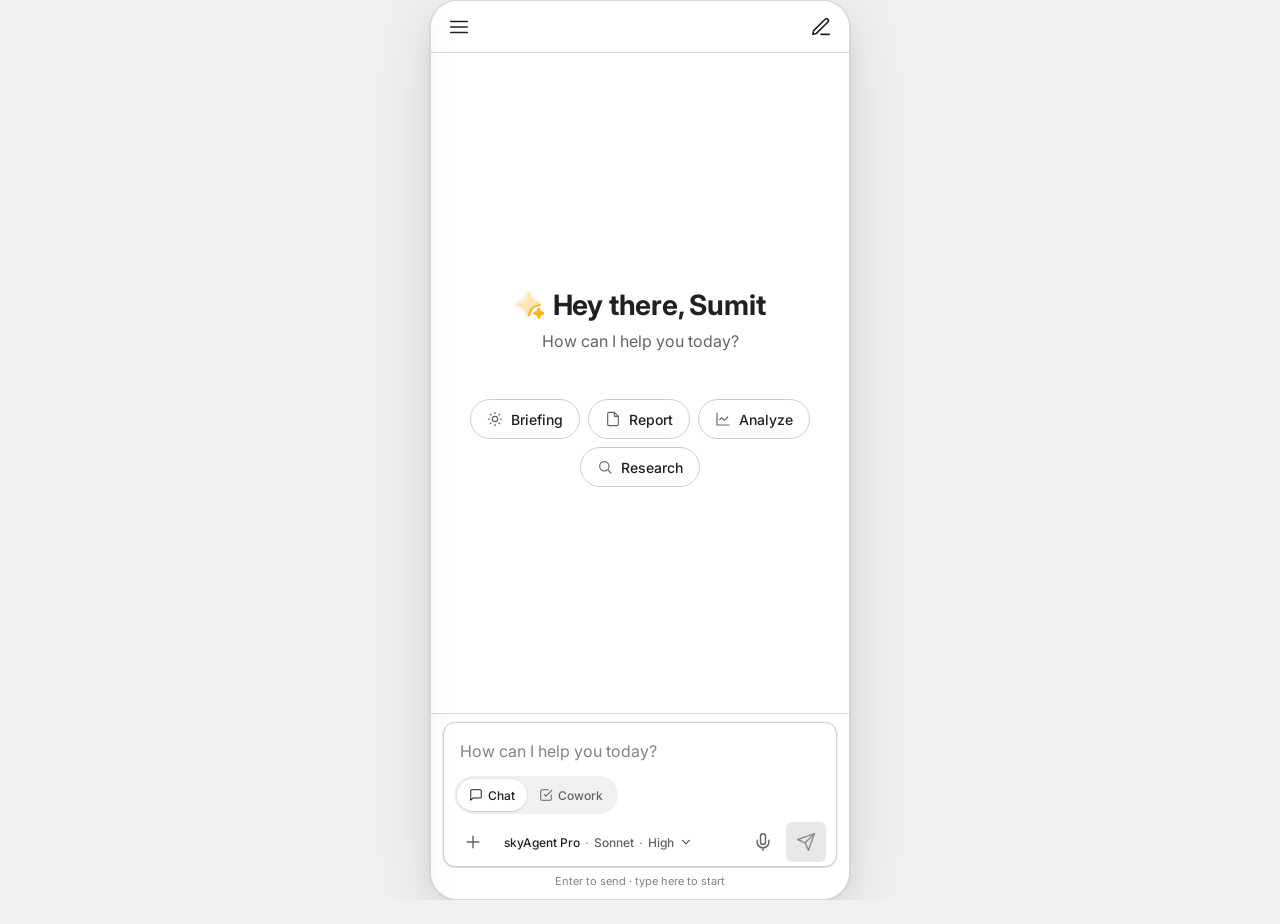
==== commit 0c9e1fb3: "Mobile: drop redundant wordmark from top app bar Branding already lives in the drawer; Claude's mobi" ====
--- a/mobile.html
+++ b/mobile.html
@@ -390,9 +390,7 @@
       <button class="m-iconbtn" data-drawer-open aria-label="Menu">
         <svg viewBox="0 0 24 24" fill="none" stroke="currentColor" stroke-width="1.75" stroke-linecap="round" stroke-linejoin="round"><line x1="3" y1="6" x2="21" y2="6"/><line x1="3" y1="12" x2="21" y2="12"/><line x1="3" y1="18" x2="21" y2="18"/></svg>
       </button>
-      <div class="m-appbar-title">
-        <svg class="sa-logo" viewBox="0 0 256 84" role="img" aria-label="skyAgent"><use href="#sa-wordmark"/></svg>
-      </div>
+      <div class="m-appbar-title"></div>
       <button class="m-iconbtn" data-new-chat aria-label="New chat">
         <svg viewBox="0 0 24 24" fill="none" stroke="currentColor" stroke-width="1.75" stroke-linecap="round" stroke-linejoin="round"><path d="M12 20h9"/><path d="M16.5 3.5a2.12 2.12 0 0 1 3 3L7 19l-4 1 1-4Z"/></svg>
       </button>
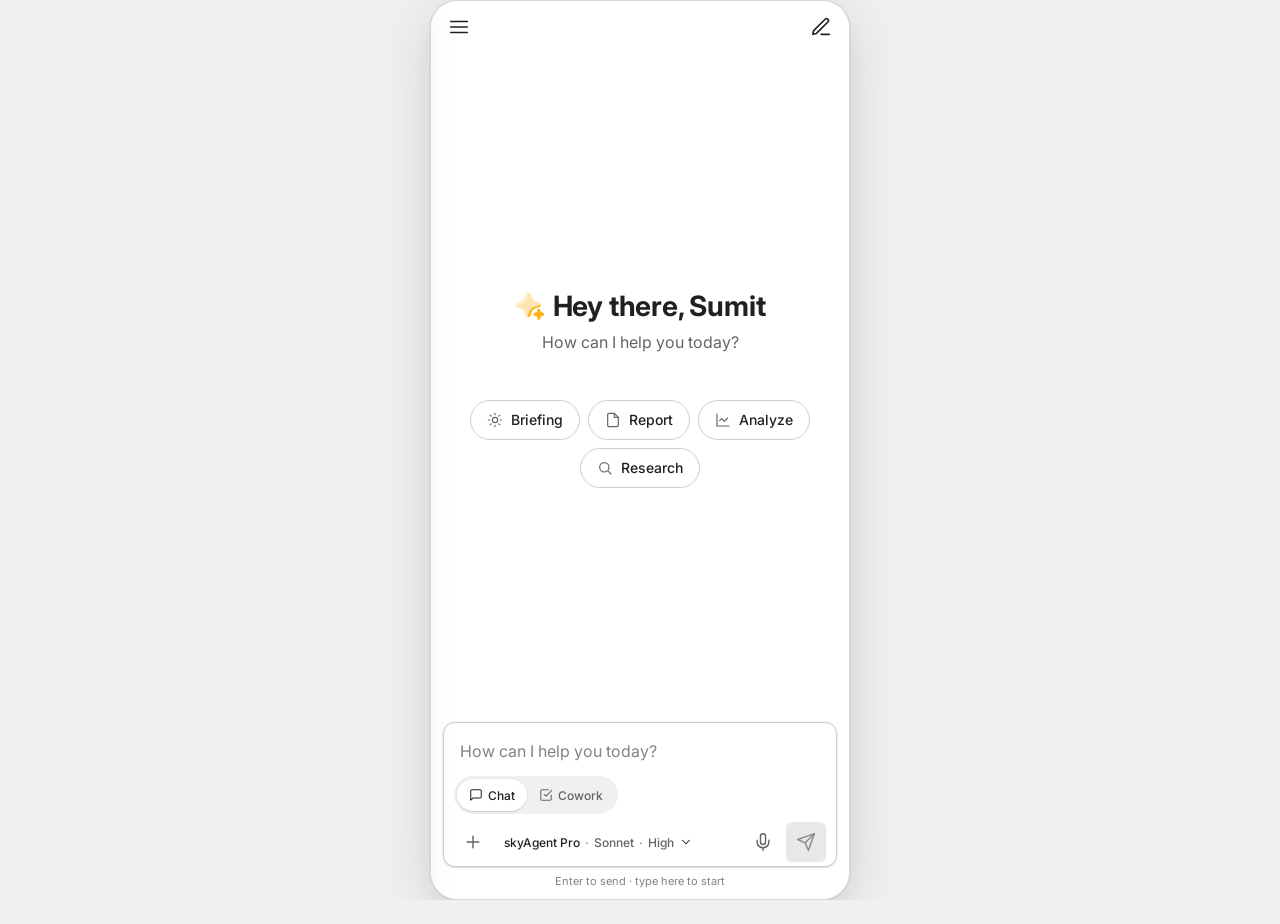
==== commit 0d0cd874: "Mobile: remove app-bar and composer divider lines Cleaner, seamless app feel — no hard borders under" ====
--- a/mobile.html
+++ b/mobile.html
@@ -52,7 +52,6 @@
       height: 52px; padding: 0 var(--space-2);
       padding-top: env(safe-area-inset-top);
       height: calc(52px + env(safe-area-inset-top));
-      border-bottom: 1px solid var(--border-subtle);
       background: var(--color-surface);
       z-index: 30;
     }
@@ -268,7 +267,6 @@
     /* ============ COMPOSER (sticky bottom) ============ */
     .m-composer {
       flex: 0 0 auto;
-      border-top: 1px solid var(--border-subtle);
       background: var(--color-surface);
       padding: var(--space-2) var(--space-3);
       padding-bottom: calc(var(--space-2) + env(safe-area-inset-bottom));
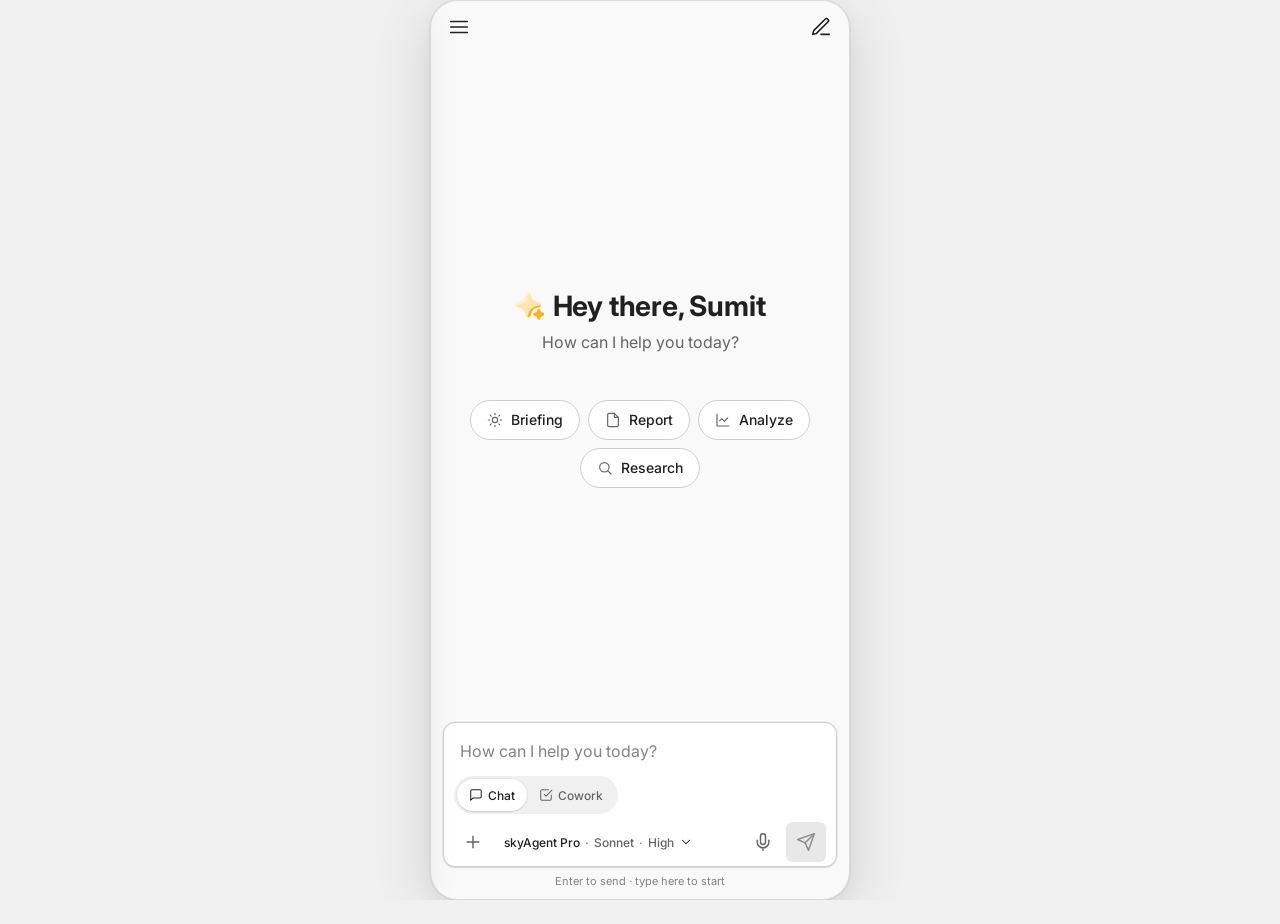
==== commit f6d18f5a: "Mobile: rework dark mode for elevation + WCAG contrast Dark mode was flat and low-contrast (violated" ====
--- a/mobile.html
+++ b/mobile.html
@@ -31,13 +31,41 @@
     :focus-visible { outline: 2px solid var(--focus-ring); outline-offset: 2px; border-radius: var(--radius-2); }
     @media (prefers-reduced-motion: reduce) { * { transition: none !important; animation: none !important; } }
 
+    /* ---- Dark mode: real elevation + contrast (mobile-scoped) ----
+       Page canvas is deep gray-1; raised UI (composer box, cards, sheets,
+       drawer, pills) uses gray-3 surface, so everything reads as layered.
+       Borders bumped for visibility; selected/active states go neutral-raised
+       instead of muddy amber; the segmented toggle regains contrast. */
+    :root[data-theme="dark"] {
+      --color-page: #0f0f0f;          /* canvas, one step below surface */
+      --color-surface: #1e1e1e;       /* raised controls */
+      --border-subtle: #333333;       /* visible card/separator edge */
+      --border-ui: #454545;           /* visible interactive edge */
+      --border-strong: #5a5a5a;
+      --fg-subtle: #909090;           /* tertiary text -> AA on the dark canvas */
+    }
+    html[data-theme="dark"] .composer-box { background: #1e1e1e; box-shadow: none; }
+    html[data-theme="dark"] .composer-modes { background: #101010; }
+    html[data-theme="dark"] .cmode.is-active { background: #333333; box-shadow: none; }
+    html[data-theme="dark"] .m-recent.is-active { background: #262626; }
+    html[data-theme="dark"] .m-recent:active,
+    html[data-theme="dark"] .m-navlink:active,
+    html[data-theme="dark"] .sheet-item:active,
+    html[data-theme="dark"] .m-iconbtn:active,
+    html[data-theme="dark"] .ca-icon:active,
+    html[data-theme="dark"] .model-chip:active { background: #2a2a2a; }
+    html[data-theme="dark"] .user-turn { background: #2a2a2a; border-color: #3a3a3a; }
+    html[data-theme="dark"] .art-card { background: #242424; }
+    html[data-theme="dark"] .m-drawer { background: #171717; }
+    html[data-theme="dark"] .m-sheet { background: #1e1e1e; }
+
     /* ---- App shell: phone-framed on desktop, full-bleed on real phones ---- */
     .device {
       position: relative;
       width: 100%; max-width: 420px; margin: 0 auto;
       height: 100dvh; min-height: 100dvh;
       display: flex; flex-direction: column;
-      background: var(--color-surface);
+      background: var(--color-page);
       overflow: clip;
     }
     @media (min-width: 480px) {
@@ -52,7 +80,7 @@
       height: 52px; padding: 0 var(--space-2);
       padding-top: env(safe-area-inset-top);
       height: calc(52px + env(safe-area-inset-top));
-      background: var(--color-surface);
+      background: transparent;
       z-index: 30;
     }
     .m-iconbtn {
@@ -87,7 +115,7 @@
       display: flex; align-items: center; justify-content: space-between;
       padding: var(--space-3) var(--space-4) var(--space-2);
     }
-    .m-drawer-head .sa-logo { height: 26px; width: auto; color: var(--fg-high); }
+    .m-drawer-head .sa-logo { height: 38px; width: auto; color: var(--fg-high); }
     .m-drawer-body { flex: 1; overflow-y: auto; padding: var(--space-2) var(--space-3) var(--space-4); }
     .m-newchat {
       display: flex; align-items: center; justify-content: center; gap: var(--space-2);
@@ -267,7 +295,7 @@
     /* ============ COMPOSER (sticky bottom) ============ */
     .m-composer {
       flex: 0 0 auto;
-      background: var(--color-surface);
+      background: transparent;
       padding: var(--space-2) var(--space-3);
       padding-bottom: calc(var(--space-2) + env(safe-area-inset-bottom));
     }
@@ -319,7 +347,6 @@
     .cw-chip { display: inline-flex; align-items: center; gap: 5px; height: 32px; padding: 0 var(--space-3); border: 1px solid var(--border-ui); border-radius: var(--radius-full); background: var(--color-surface); color: var(--fg-high); font-size: var(--fs-1); font-weight: var(--weight-medium); }
     .cw-chip:active { background: var(--gray-3); }
     .cw-chip svg { width: 14px; height: 14px; color: var(--fg-low); }
-    .usage-note { margin-left: auto; font-size: 11px; color: var(--fg-subtle); }
     .composer-hint { text-align: center; font-size: 11px; color: var(--fg-subtle); padding: var(--space-1) 0 0; }
 
     /* ============ BOTTOM SHEET ============ */
@@ -491,7 +518,6 @@
               <svg viewBox="0 0 24 24" fill="none" stroke="currentColor" stroke-width="1.75" stroke-linecap="round" stroke-linejoin="round"><path d="M18 11V6a2 2 0 0 0-2-2 2 2 0 0 0-2 2M14 10V4a2 2 0 0 0-2-2 2 2 0 0 0-2 2v2M10 10.5V6a2 2 0 0 0-2-2 2 2 0 0 0-2 2v8"/><path d="M18 8a2 2 0 1 1 4 0v6a8 8 0 0 1-8 8h-2c-2.8 0-4.5-.86-5.99-2.34l-3.6-3.6a2 2 0 0 1 2.83-2.82L7 15"/></svg>
               <span data-approval-label>Manual approval</span>
             </button>
-            <span class="usage-note">Cowork · agentic runs</span>
           </div>
         </div>
         <div class="composer-hint" id="hint">Enter to send · type here to start</div>
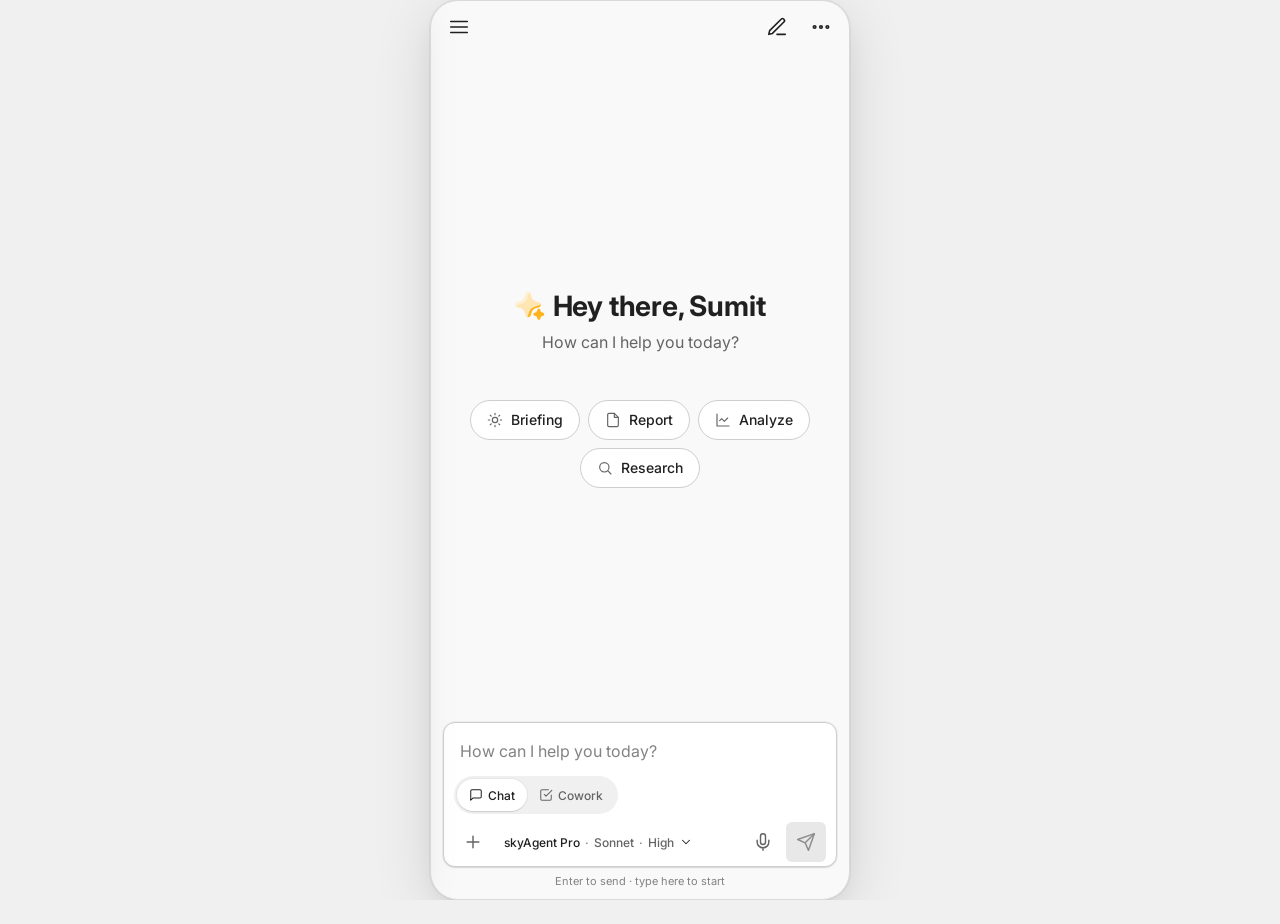
==== commit 87c8b8ce: "Mobile: add chat overflow menu (Share / Add to project / Star / Rename / Delete) Matches Claude's mo" ====
--- a/mobile.html
+++ b/mobile.html
@@ -365,6 +365,8 @@
     .m-sheet.is-open { transform: translateY(0); visibility: visible; }
     .sheet-grip { width: 36px; height: 4px; border-radius: var(--radius-full); background: var(--gray-6); margin: var(--space-3) auto var(--space-1); flex: none; }
     .sheet-title { padding: var(--space-2) var(--space-4) var(--space-1); font-size: var(--fs-1); color: var(--fg-subtle); }
+    .sheet-chat-title { padding: var(--space-2) var(--space-4) var(--space-3); font-size: var(--fs-2); font-weight: var(--weight-medium); color: var(--fg-high); white-space: nowrap; overflow: hidden; text-overflow: ellipsis; border-bottom: 1px solid var(--border-subtle); margin-bottom: var(--space-1); }
+    .sheet-item.is-danger .si-title, .sheet-item.is-danger .si-ic { color: var(--danger-text); }
     .sheet-body { overflow-y: auto; padding: var(--space-1) var(--space-2) var(--space-2); }
 
     .sheet-item {
@@ -418,6 +420,9 @@
       <div class="m-appbar-title"></div>
       <button class="m-iconbtn" data-new-chat aria-label="New chat">
         <svg viewBox="0 0 24 24" fill="none" stroke="currentColor" stroke-width="1.75" stroke-linecap="round" stroke-linejoin="round"><path d="M12 20h9"/><path d="M16.5 3.5a2.12 2.12 0 0 1 3 3L7 19l-4 1 1-4Z"/></svg>
+      </button>
+      <button class="m-iconbtn" data-chat-menu aria-label="Chat options">
+        <svg viewBox="0 0 24 24" fill="none" stroke="currentColor" stroke-width="1.75" stroke-linecap="round" stroke-linejoin="round"><circle cx="12" cy="12" r="1.4"/><circle cx="19" cy="12" r="1.4"/><circle cx="5" cy="12" r="1.4"/></svg>
       </button>
     </header>
 
@@ -647,6 +652,19 @@
       </div>
     </div>
 
+    <!-- Chat overflow (Share / Add to project / Star / Rename / Delete) -->
+    <div class="m-sheet" id="chatSheet" role="dialog" aria-label="Chat options">
+      <div class="sheet-grip"></div>
+      <div class="sheet-chat-title" data-chat-title>New chat</div>
+      <div class="sheet-body">
+        <button class="sheet-item" data-chat-action="share"><span class="si-ic"><svg viewBox="0 0 24 24" fill="none" stroke="currentColor" stroke-width="1.75" stroke-linecap="round" stroke-linejoin="round"><path d="M4 12v8a2 2 0 0 0 2 2h12a2 2 0 0 0 2-2v-8M16 6l-4-4-4 4M12 2v13"/></svg></span><span class="si-body"><span class="si-title">Share</span></span></button>
+        <button class="sheet-item" data-chat-action="project"><span class="si-ic"><svg viewBox="0 0 24 24" fill="none" stroke="currentColor" stroke-width="1.75" stroke-linecap="round" stroke-linejoin="round"><path d="M4 20h16a2 2 0 0 0 2-2V8a2 2 0 0 0-2-2h-7.9a2 2 0 0 1-1.69-.9L9.6 3.9A2 2 0 0 0 7.93 3H4a2 2 0 0 0-2 2v13c0 1.1.9 2 2 2Z"/></svg></span><span class="si-body"><span class="si-title">Add to project</span></span></button>
+        <button class="sheet-item" data-chat-action="star"><span class="si-ic"><svg viewBox="0 0 24 24" fill="none" stroke="currentColor" stroke-width="1.75" stroke-linecap="round" stroke-linejoin="round"><path d="m12 2 3.09 6.26L22 9.27l-5 4.87 1.18 6.88L12 17.77l-6.18 3.25L7 14.14 2 9.27l6.91-1.01L12 2Z"/></svg></span><span class="si-body"><span class="si-title">Star</span></span></button>
+        <button class="sheet-item" data-chat-action="rename"><span class="si-ic"><svg viewBox="0 0 24 24" fill="none" stroke="currentColor" stroke-width="1.75" stroke-linecap="round" stroke-linejoin="round"><path d="M12 20h9M16.5 3.5a2.12 2.12 0 0 1 3 3L7 19l-4 1 1-4Z"/></svg></span><span class="si-body"><span class="si-title">Rename</span></span></button>
+        <button class="sheet-item is-danger" data-chat-action="delete"><span class="si-ic"><svg viewBox="0 0 24 24" fill="none" stroke="currentColor" stroke-width="1.75" stroke-linecap="round" stroke-linejoin="round"><path d="M3 6h18M8 6V4a2 2 0 0 1 2-2h4a2 2 0 0 1 2 2v2M19 6l-1 14a2 2 0 0 1-2 2H8a2 2 0 0 1-2-2L5 6"/></svg></span><span class="si-body"><span class="si-title">Delete</span></span></button>
+      </div>
+    </div>
+
     <div class="m-toast" id="toast" role="status"></div>
   </div>
 
@@ -702,6 +720,28 @@
         b.addEventListener('click', function(){ hideSheet(); toast(b.getAttribute('data-toast')); });
       });
 
+      /* chat overflow menu (Share / Add to project / Star / Rename / Delete) */
+      var currentChatTitle = 'New chat';
+      var chatSheet = document.getElementById('chatSheet');
+      var chatTitleEl = chatSheet.querySelector('[data-chat-title]');
+      function setChatTitle(t){ currentChatTitle = t || 'New chat'; chatTitleEl.textContent = currentChatTitle; }
+      device.querySelector('[data-chat-menu]').addEventListener('click', function(){ chatTitleEl.textContent = currentChatTitle; showSheet(chatSheet); });
+      chatSheet.querySelectorAll('[data-chat-action]').forEach(function(b){
+        b.addEventListener('click', function(){
+          var act = b.getAttribute('data-chat-action');
+          hideSheet();
+          if (act === 'share'){
+            var link = 'https://skyagent.app/s/' + Math.abs(hashStr(currentChatTitle)).toString(36);
+            try { navigator.clipboard && navigator.clipboard.writeText(link); } catch(e){}
+            toast('Chat link copied');
+          } else if (act === 'project'){ showSheet(document.getElementById('projectSheet')); }
+          else if (act === 'star'){ toast('Starred'); }
+          else if (act === 'rename'){ toast('Rename — prototype'); }
+          else if (act === 'delete'){ newChat(); toast('Chat deleted'); }
+        });
+      });
+      function hashStr(s){ var h = 0; for (var i=0;i<s.length;i++){ h = (h<<5) - h + s.charCodeAt(i); h |= 0; } return h; }
+
       /* ---------- model + effort sheet ---------- */
       var modelChip = device.querySelector('[data-model-open]');
       var modelSheet = document.getElementById('modelSheet');
@@ -785,6 +825,7 @@
         thread.innerHTML = ''; thread.classList.remove('is-shown');
         home.classList.remove('is-hidden');
         input.value = ''; autosize(); updateSend();
+        setChatTitle('New chat');
         closeDrawer();
       }
       device.querySelectorAll('[data-new-chat]').forEach(function(b){ b.addEventListener('click', newChat); });
@@ -825,6 +866,7 @@
       }
 
       function sendChat(text){
+        setChatTitle(text.length > 48 ? text.slice(0, 48) + '…' : text);
         goThread(); addUserTurn(text); scrollBottom();
         var turn = document.createElement('div');
         turn.className = 'agent-turn';
@@ -882,6 +924,7 @@
       /* ---------- COWORK: live run ---------- */
       var RUN_STEPS = ['Reading portfolio data', 'Querying community metrics', 'Cross-checking against forecast', 'Drafting the work product'];
       function runTask(title){
+        setChatTitle(title.length > 48 ? title.slice(0, 48) + '…' : title);
         applyMode('cowork');
         goThread(); addUserTurn(title); scrollBottom();
         var card = document.createElement('div'); card.className = 'agent-turn';
@@ -947,6 +990,7 @@
           recentList.querySelectorAll('.m-recent').forEach(function(r){ r.classList.remove('is-active'); });
           row.classList.add('is-active');
           var key = row.getAttribute('data-conv');
+          setChatTitle(row.querySelector('.cr-title').textContent);
           closeDrawer();
           if (key && CONVOS[key]){ goThread(); thread.innerHTML = CONVOS[key]; wireCopies(); scroll.scrollTop = 0; }
           else { toast('Conversation — prototype'); }
